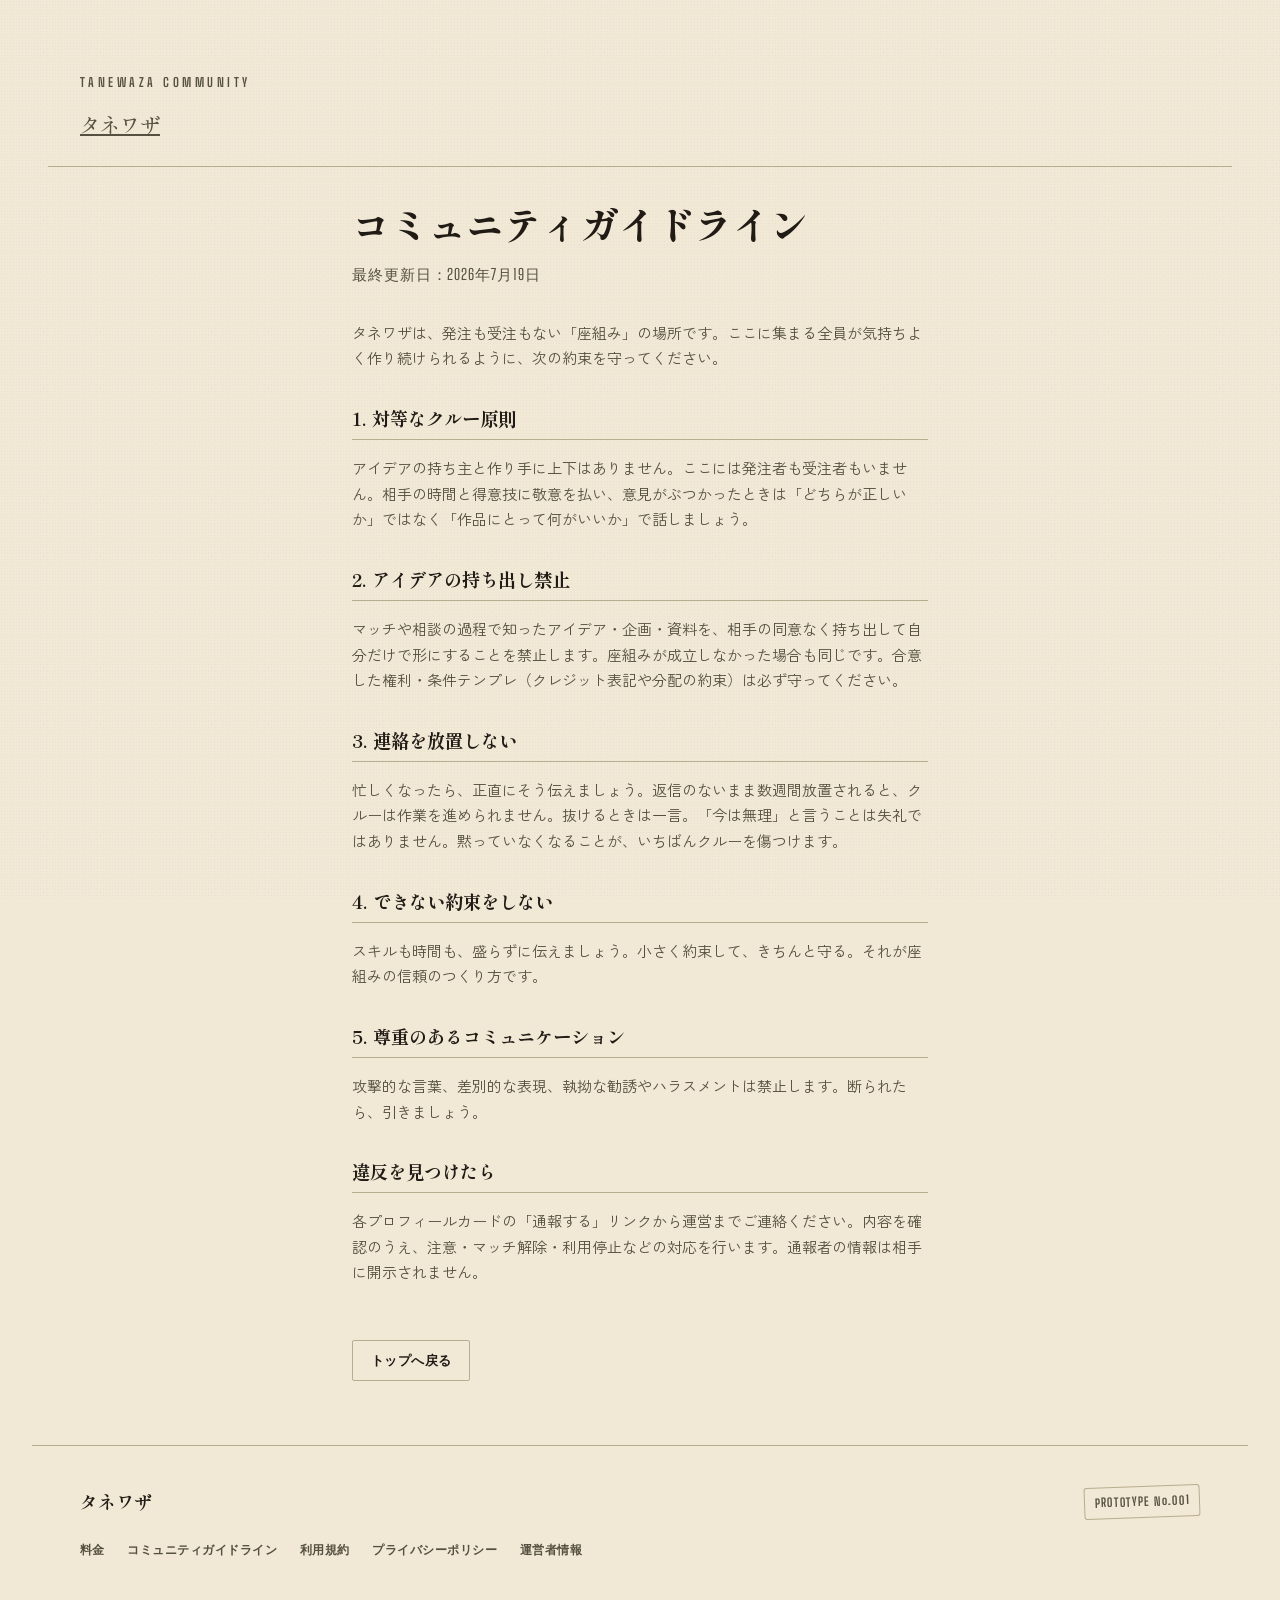
==== guidelines.html @ 5e71aeb7 "タネワザ プロトタイプ初回コミット アイデア×多職種の座組みプラットフォーム。 トップ・プロフィールカード・いいね→合意→マッチ・チャット・ ショーケース・拡散パートナー事前登録・法的ページ・OGP一" ====
<!DOCTYPE html>
<html lang="ja">
<head>
<meta charset="UTF-8">
<meta name="viewport" content="width=device-width, initial-scale=1.0">
<title>コミュニティガイドライン ― タネワザ</title>
<link rel="icon" type="image/png" sizes="32x32" href="/public/favicon-32.png">
<link rel="icon" type="image/png" sizes="512x512" href="/public/favicon.png">
<link rel="apple-touch-icon" href="/public/apple-touch-icon.png">
<link rel="preconnect" href="https://fonts.googleapis.com">
<link rel="preconnect" href="https://fonts.gstatic.com" crossorigin>
<link href="https://fonts.googleapis.com/css2?family=Shippori+Mincho:wght@400;500;600;700;800&family=Zen+Kaku+Gothic+New:wght@400;500;700;900&family=Big+Shoulders+Text:wght@400;600;700&display=swap" rel="stylesheet">
<link rel="stylesheet" href="style.css">
</head>
<body>

<div class="paper-texture" aria-hidden="true"></div>

<header class="masthead">
  <div class="masthead__inner">
    <p class="masthead__kicker">TANEWAZA COMMUNITY</p>
    <p class="masthead__sub"><a href="index.html" style="color:inherit">タネワザ</a></p>
  </div>
</header>

<hr class="rule">

<main class="doc">
  <h1>コミュニティガイドライン</h1>
  <p class="doc__updated">最終更新日：2026年7月19日</p>

  <p>タネワザは、発注も受注もない「座組み」の場所です。ここに集まる全員が気持ちよく作り続けられるように、次の約束を守ってください。</p>

  <h2>1. 対等なクルー原則</h2>
  <p>アイデアの持ち主と作り手に上下はありません。ここには発注者も受注者もいません。相手の時間と得意技に敬意を払い、意見がぶつかったときは「どちらが正しいか」ではなく「作品にとって何がいいか」で話しましょう。</p>

  <h2>2. アイデアの持ち出し禁止</h2>
  <p>マッチや相談の過程で知ったアイデア・企画・資料を、相手の同意なく持ち出して自分だけで形にすることを禁止します。座組みが成立しなかった場合も同じです。合意した権利・条件テンプレ（クレジット表記や分配の約束）は必ず守ってください。</p>

  <h2>3. 連絡を放置しない</h2>
  <p>忙しくなったら、正直にそう伝えましょう。返信のないまま数週間放置されると、クルーは作業を進められません。抜けるときは一言。「今は無理」と言うことは失礼ではありません。黙っていなくなることが、いちばんクルーを傷つけます。</p>

  <h2>4. できない約束をしない</h2>
  <p>スキルも時間も、盛らずに伝えましょう。小さく約束して、きちんと守る。それが座組みの信頼のつくり方です。</p>

  <h2>5. 尊重のあるコミュニケーション</h2>
  <p>攻撃的な言葉、差別的な表現、執拗な勧誘やハラスメントは禁止します。断られたら、引きましょう。</p>

  <h2>違反を見つけたら</h2>
  <p>各プロフィールカードの「通報する」リンクから運営までご連絡ください。内容を確認のうえ、注意・マッチ解除・利用停止などの対応を行います。通報者の情報は相手に開示されません。</p>

  <a class="doc__back" href="index.html">トップへ戻る</a>
</main>

<footer class="site-footer">
  <p class="site-footer__brand">タネワザ</p>
  <p class="site-footer__stamp">PROTOTYPE No.001</p>
  <ul class="site-footer__links">
    <li><a href="pricing.html">料金</a></li>
    <li><a href="guidelines.html">コミュニティガイドライン</a></li>
    <li><a href="terms.html">利用規約</a></li>
    <li><a href="privacy.html">プライバシーポリシー</a></li>
    <li><a href="operator.html">運営者情報</a></li>
  </ul>
</footer>

</body>
</html>
---- style.css ----
/* ==================================================================
   タネワザ ― tokens
================================================================== */
:root{
  --paper:      #F1E8D6;
  --paper-card: #FBF6EA;
  --ink:        #201B15;
  --ink-soft:   #55503F;
  --line:       #B9AD8F;

  --idea:       #C86A0B;
  --idea-deep:  #8F4A06;
  --idea-tint:  #F6DDBB;

  --eng:        #1D4E4B;
  --eng-deep:   #123330;
  --eng-tint:   #CFE0DA;

  --match:      #C81E4C;
  --seal:       #C2401F;

  --font-display: "Shippori Mincho", serif;
  --font-body:    "Zen Kaku Gothic New", sans-serif;
  --font-utility: "Big Shoulders Text", sans-serif;
}

@media (prefers-color-scheme: dark){
  :root{
    --paper:      #1B1712;
    --paper-card: #24201A;
    --ink:        #EFE7D8;
    --ink-soft:   #B8AE99;
    --line:       #5B5340;

    --idea:       #F0973B;
    --idea-deep:  #F7C68C;
    --idea-tint:  #3A2A16;

    --eng:        #6FB6AC;
    --eng-deep:   #A9D8CF;
    --eng-tint:   #16302C;

    --match:      #FF6E90;
    --seal:       #E8603C;
  }
}

*, *::before, *::after{ box-sizing: border-box; }
html{ -webkit-text-size-adjust: 100%; }

/* hidden属性は、クラス側の display 指定より常に優先させる */
[hidden]{ display: none !important; }

body{
  margin: 0;
  background: var(--paper);
  color: var(--ink);
  font-family: var(--font-body);
  line-height: 1.7;
  position: relative;
  overflow-x: hidden;
}

::selection{ background: var(--idea); color: var(--paper-card); }

:focus-visible{
  outline: 2px solid var(--match);
  outline-offset: 3px;
}

/* subtle kraft-paper fibre texture, no images */
.paper-texture{
  position: fixed;
  inset: 0;
  z-index: 0;
  pointer-events: none;
  opacity: .5;
  background-image:
    radial-gradient(rgba(0,0,0,.05) .6px, transparent .6px),
    radial-gradient(rgba(0,0,0,.035) .6px, transparent .6px);
  background-size: 3px 3px, 7px 7px;
  background-position: 0 0, 2px 3px;
  mix-blend-mode: multiply;
}
@media (prefers-color-scheme: dark){
  .paper-texture{ mix-blend-mode: overlay; opacity: .35; }
}

.rule{
  border: none;
  border-top: 1px solid var(--line);
  margin: 0 clamp(1rem, 4vw, 3rem);
  position: relative;
  z-index: 1;
}
.rule--dotted{
  border-top-style: dashed;
  opacity: .8;
  margin-top: 2.5rem;
  margin-bottom: 2.5rem;
}

/* ==================================================================
   masthead
================================================================== */
.masthead{
  position: relative;
  z-index: 1;
  max-width: 76rem;
  margin: 0 auto;
  padding: clamp(2.5rem, 6vw, 4.5rem) clamp(1rem, 4vw, 3rem) 1.5rem;
  display: flex;
  justify-content: space-between;
  align-items: flex-end;
  gap: 2rem;
  flex-wrap: wrap;
}

.masthead__kicker{
  font-family: var(--font-utility);
  font-weight: 700;
  letter-spacing: .28em;
  font-size: .78rem;
  text-transform: uppercase;
  color: var(--ink-soft);
  margin: 0 0 .6rem;
}

.masthead__title{
  font-family: var(--font-display);
  font-weight: 800;
  font-size: clamp(3.6rem, 12vw, 7.5rem);
  line-height: .92;
  margin: 0;
  letter-spacing: .02em;
}

.masthead__sub{
  font-family: var(--font-display);
  font-weight: 500;
  font-size: clamp(1rem, 2vw, 1.25rem);
  margin: .9rem 0 0;
  color: var(--ink-soft);
}

.indicia{
  margin: 0 0 .4rem;
  display: flex;
  gap: 1.4rem;
  font-family: var(--font-utility);
}
.indicia > div{ text-align: right; }
.indicia dt{
  font-size: .68rem;
  letter-spacing: .12em;
  color: var(--ink-soft);
  text-transform: uppercase;
}
.indicia dd{
  margin: 0;
  font-weight: 700;
  font-size: 1rem;
}

/* ==================================================================
   table of contents strip
================================================================== */
.toc{
  position: relative;
  z-index: 1;
  max-width: 76rem;
  margin: 0 auto;
  padding: 0 clamp(1rem, 4vw, 3rem);
  display: flex;
  flex-wrap: wrap;
  gap: .4rem 1.4rem;
}
.toc a{
  font-family: var(--font-utility);
  font-weight: 600;
  font-size: .8rem;
  letter-spacing: .03em;
  color: var(--ink-soft);
  text-decoration: none;
  border-bottom: 1px solid transparent;
}
.toc a:hover{ color: var(--ink); border-bottom-color: var(--ink); }

/* ==================================================================
   lead paragraph
================================================================== */
.lead{
  position: relative;
  z-index: 1;
  max-width: 42rem;
  margin: 2.4rem auto 0;
  padding: 0 clamp(1rem, 4vw, 3rem);
}
.lead__text{
  font-size: clamp(1.05rem, 1.6vw, 1.2rem);
  color: var(--ink-soft);
  margin: 0;
}
.lead__text::first-letter{
  font-family: var(--font-display);
  font-weight: 800;
  font-size: 3.4em;
  float: left;
  line-height: .82;
  padding: .04em .1em 0 0;
  color: var(--ink);
}

/* ==================================================================
   vs ― hiring vs crewing comparison
================================================================== */
.vs{
  position: relative;
  z-index: 1;
  max-width: 76rem;
  margin: 0 auto;
  padding: 0 clamp(1rem, 4vw, 3rem);
  text-align: center;
}

.vs__kicker{
  font-family: var(--font-utility);
  font-weight: 700;
  letter-spacing: .28em;
  font-size: .78rem;
  text-transform: uppercase;
  color: var(--ink-soft);
  margin: 0 0 .7rem;
}

.vs__catch{
  font-family: var(--font-display);
  font-weight: 800;
  font-size: clamp(1.5rem, 4.4vw, 2.5rem);
  line-height: 1.4;
  margin: 0;
}
.vs__catch em{
  font-style: normal;
  color: var(--idea);
}

.vs__table{
  max-width: 52rem;
  margin: 2.2rem auto 0;
  border: 1px solid var(--line);
  background: var(--paper-card);
  text-align: left;
}

.vs__head,
.vs__row{
  display: grid;
  grid-template-columns: 6rem 1fr 1fr;
}
.vs__row{ border-top: 1px dashed var(--line); }

.vs__head p,
.vs__row p{
  margin: 0;
  padding: .85rem 1.1rem;
}

.vs__colhead{
  font-family: var(--font-utility);
  font-weight: 700;
  font-size: .88rem;
  letter-spacing: .06em;
}
.vs__colhead--them{ color: var(--ink-soft); }
.vs__colhead--us{
  color: var(--idea-deep);
  background: var(--idea-tint);
}

.vs__label{
  font-family: var(--font-utility);
  font-weight: 700;
  font-size: .78rem;
  letter-spacing: .08em;
  color: var(--ink-soft);
  border-right: 1px dashed var(--line);
}

.vs__them{
  font-size: .92rem;
  color: var(--ink-soft);
}
.vs__us{
  font-size: .92rem;
  font-weight: 700;
  color: var(--idea-deep);
  background: var(--idea-tint);
}

.vs__closing{
  font-family: var(--font-display);
  font-weight: 500;
  font-size: clamp(.98rem, 2vw, 1.15rem);
  color: var(--ink-soft);
  line-height: 1.9;
  margin: 1.8rem 0 0;
}
.vs__closing strong{
  font-weight: 800;
  color: var(--ink);
}

@media (max-width: 640px){
  .vs__head,
  .vs__row{ grid-template-columns: 1fr 1fr; }
  .vs__head .vs__label{ display: none; }
  .vs__row .vs__label{
    grid-column: 1 / -1;
    border-right: none;
    padding-bottom: 0;
  }
}

/* ==================================================================
   board / columns
================================================================== */
.board{
  position: relative;
  z-index: 1;
  max-width: 76rem;
  margin: 0 auto;
  padding: 0 clamp(1rem, 4vw, 3rem) 3rem;
  display: grid;
  grid-template-columns: 1fr auto 1fr;
  gap: clamp(1.5rem, 4vw, 2.5rem);
  align-items: start;
}

.board__divider{
  width: 1px;
  align-self: stretch;
  background: repeating-linear-gradient(
    to bottom, var(--line) 0 6px, transparent 6px 12px
  );
}

.column__head{
  margin-bottom: 1.6rem;
  padding-bottom: .9rem;
  border-bottom: 3px solid currentColor;
}
.column--idea .column__head{ color: var(--idea); }
.column--engineer .column__head{ color: var(--eng); }

.column__title{
  font-family: var(--font-utility);
  font-weight: 700;
  font-size: clamp(1.4rem, 2.6vw, 1.9rem);
  letter-spacing: .04em;
  margin: 0;
}
.column__sub{
  font-family: var(--font-body);
  color: var(--ink-soft);
  font-size: .92rem;
  margin: .25rem 0 0;
}

/* 職種フィルター */
.role-filter{
  display: flex;
  flex-wrap: wrap;
  gap: .5rem;
  margin: 1rem 0 1.4rem;
}
.role-filter__btn{
  font-family: var(--font-utility);
  font-weight: 600;
  font-size: .8rem;
  letter-spacing: .02em;
  background: transparent;
  border: 1px solid var(--line);
  color: var(--ink-soft);
  padding: .35rem .8rem;
  border-radius: 100px;
  cursor: pointer;
  transition: background .15s ease, color .15s ease, border-color .15s ease;
}
.role-filter__btn:hover{ border-color: var(--eng); color: var(--eng-deep); }
.role-filter__btn.is-active{
  background: var(--eng);
  border-color: var(--eng);
  color: var(--paper-card);
}

@media (max-width: 767px){
  .role-filter{
    flex-wrap: nowrap;
    overflow-x: auto;
    -webkit-overflow-scrolling: touch;
    scrollbar-width: none;
    margin-inline: calc(-1 * clamp(1rem, 4vw, 3rem));
    padding-inline: clamp(1rem, 4vw, 3rem);
    padding-bottom: .3rem;
  }
  .role-filter::-webkit-scrollbar{ display: none; }
  .role-filter__btn{ flex: none; white-space: nowrap; }
}

.cards{
  display: grid;
  grid-template-columns: 1fr;
  gap: 1.7rem;
}
@media (min-width: 640px){
  .cards{ grid-template-columns: repeat(2, 1fr); }
}
@media (max-width: 767px){
  .board{ grid-template-columns: 1fr; }
  .board__divider{ display: none; }
  .column + .column{ margin-top: 1rem; }
}

/* ==================================================================
   profile card
================================================================== */
.card{
  --tilt: 0deg;
  background: var(--paper-card);
  border: 1px solid var(--line);
  border-radius: 2px;
  padding: 1.3rem 1.3rem 1.1rem;
  position: relative;
  box-shadow: 0 1px 0 rgba(0,0,0,.03), 0 10px 18px -14px rgba(0,0,0,.35);
  transform: rotate(var(--tilt));
  transition: transform .25s ease, box-shadow .25s ease;
}
.card{ cursor: pointer; }
.card:hover{
  transform: rotate(0deg) translateY(-3px);
  box-shadow: 0 16px 26px -16px rgba(0,0,0,.4);
}
@media (prefers-reduced-motion: reduce){
  .card{ transition: none; }
  .card:hover{ transform: none; }
}

.card__pin{
  position: absolute;
  top: -8px;
  left: 50%;
  translate: -50% 0;
  width: 14px;
  height: 14px;
  border-radius: 50%;
  background: radial-gradient(circle at 30% 30%, #fff5, transparent 60%), var(--pin-color, var(--match));
  box-shadow: 0 2px 3px rgba(0,0,0,.35);
}
.column--idea .card__pin{ --pin-color: var(--idea); }
.column--engineer .card__pin{ --pin-color: var(--eng); }

.card__code{
  font-family: var(--font-utility);
  font-weight: 600;
  font-size: .72rem;
  letter-spacing: .08em;
  color: var(--ink-soft);
  display: block;
  margin-bottom: .6rem;
}

.card__top{
  display: flex;
  align-items: center;
  gap: .8rem;
  margin-bottom: .7rem;
}

.card__icon{
  flex: none;
  width: 2.6rem;
  height: 2.6rem;
  border-radius: 50%;
  display: grid;
  place-items: center;
  border: 2px solid currentColor;
}
.column--idea .card__icon{ color: var(--idea); background: var(--idea-tint); }
.column--engineer .card__icon{ color: var(--eng); background: var(--eng-tint); }
.card__icon svg{ width: 1.35rem; height: 1.35rem; stroke: currentColor; fill: none; }

.card__name{
  font-family: var(--font-display);
  font-weight: 700;
  font-size: 1.15rem;
  margin: 0;
}

.card__catch{
  font-size: .96rem;
  color: var(--ink);
  margin: 0 0 .85rem;
}
.card__catch::before{ content: "「"; }
.card__catch::after{ content: "」"; }

.card__tags{
  list-style: none;
  display: flex;
  flex-wrap: wrap;
  gap: .4rem;
  margin: 0 0 1.1rem;
  padding: 0;
}
.card__tags li{
  font-family: var(--font-utility);
  font-size: .74rem;
  font-weight: 600;
  letter-spacing: .02em;
  padding: .18rem .6rem;
  border: 1px solid var(--line);
  border-radius: 100px;
  color: var(--ink-soft);
}

/* 職種バッジ ― creator's primary role, a solid pill (distinct from outlined skill tags) */
.card__role-badge{
  font-family: var(--font-utility);
  font-weight: 700;
  font-size: .72rem;
  letter-spacing: .04em;
  display: inline-block;
  padding: .15rem .55rem;
  border-radius: 100px;
  background: var(--eng);
  color: var(--paper-card);
  margin-top: .2rem;
}

/* 連携済みバッジ ― creator has registered 実績リンク */
.card__verified{
  font-family: var(--font-utility);
  font-weight: 700;
  font-size: .68rem;
  letter-spacing: .04em;
  display: inline-block;
  padding: .15rem .5rem;
  border-radius: 100px;
  border: 1px solid var(--eng);
  color: var(--eng-deep);
  margin-top: .2rem;
  margin-left: .35rem;
  vertical-align: middle;
}

/* 作り手の実在に関する補足 */
.column__note{
  font-size: .78rem;
  color: var(--ink-soft);
  margin: 0 0 1.2rem;
}

/* 募集ロール ― project recruitment chips (open vs full) */
.card__roles{
  list-style: none;
  display: flex;
  flex-wrap: wrap;
  gap: .4rem;
  margin: 0 0 1.1rem;
  padding: 0;
}
.role-chip{
  font-family: var(--font-utility);
  font-size: .74rem;
  font-weight: 700;
  letter-spacing: .02em;
  padding: .2rem .65rem;
  border-radius: 100px;
  border: 1px solid var(--idea);
  color: var(--idea-deep);
}
.role-chip--full{
  border-color: var(--line);
  color: var(--ink-soft);
  text-decoration: line-through;
  opacity: .7;
}

.card__footer{
  display: flex;
  justify-content: space-between;
  align-items: center;
  gap: .6rem;
}

.card__report{
  font-family: var(--font-utility);
  font-weight: 600;
  font-size: .72rem;
  letter-spacing: .04em;
  color: var(--ink-soft);
  text-decoration: none;
  border-bottom: 1px solid transparent;
}
.card__report:hover{ color: var(--match); border-bottom-color: var(--match); }

/* like button styled as a rubber stamp */
.stamp-btn{
  font-family: var(--font-utility);
  font-weight: 700;
  font-size: .84rem;
  letter-spacing: .06em;
  background: transparent;
  cursor: pointer;
  padding: .5rem 1.1rem;
  border: 2px solid currentColor;
  border-radius: 255px 15px 225px 15px / 15px 225px 15px 255px;
  display: inline-flex;
  align-items: center;
  gap: .4rem;
  transition: transform .15s ease, background .15s ease, color .15s ease;
}
.column--idea .stamp-btn{ color: var(--idea-deep); }
.column--engineer .stamp-btn{ color: var(--eng-deep); }

.stamp-btn:hover{ background: currentColor; }
.stamp-btn:hover .stamp-btn__label{ color: var(--paper-card); }
.stamp-btn__label{ transition: color .15s ease; }

.stamp-btn:active{ transform: scale(.94) rotate(-2deg); }

.stamp-btn.is-liked{
  color: var(--ink-soft);
  border-color: var(--line);
  cursor: default;
  transform: rotate(-3deg);
}
.stamp-btn.is-liked:hover{ background: transparent; }
.stamp-btn.is-liked .stamp-btn__label{ color: var(--ink-soft); }

@keyframes stampDown{
  0%{ transform: scale(1.7) rotate(-8deg); opacity: 0; }
  60%{ transform: scale(.94) rotate(-3deg); opacity: 1; }
  100%{ transform: scale(1) rotate(-3deg); opacity: 1; }
}
.stamp-btn.is-liked{ animation: stampDown .32s ease-out; }
@media (prefers-reduced-motion: reduce){
  .stamp-btn.is-liked{ animation: none; }
}

/* ==================================================================
   footer
================================================================== */
.site-footer{
  position: relative;
  z-index: 1;
  max-width: 76rem;
  margin: 0 auto;
  padding: 2.5rem clamp(1rem, 4vw, 3rem) 4rem;
  border-top: 1px solid var(--line);
  display: flex;
  flex-wrap: wrap;
  align-items: center;
  justify-content: space-between;
  gap: 1rem;
}
.site-footer__brand{
  font-family: var(--font-display);
  font-weight: 700;
  font-size: 1.1rem;
  margin: 0;
}
.site-footer__note{
  font-size: .82rem;
  color: var(--ink-soft);
  margin: 0;
  max-width: 32rem;
}
.site-footer__stamp{
  font-family: var(--font-utility);
  font-weight: 700;
  font-size: .74rem;
  letter-spacing: .08em;
  color: var(--ink-soft);
  border: 1px solid var(--line);
  padding: .3rem .6rem;
  border-radius: 3px;
  transform: rotate(-2deg);
  margin: 0;
}

/* ==================================================================
   match bulletin overlay ― signature moment
================================================================== */
.match-overlay{
  position: fixed;
  inset: 0;
  z-index: 10;
  display: grid;
  place-items: center;
  padding: 1.5rem;
}
.match-overlay[hidden]{ display: none; }

.match-overlay__scrim{
  position: absolute;
  inset: 0;
  background: rgba(20, 16, 10, .55);
  backdrop-filter: blur(1px);
  animation: scrimIn .25s ease-out;
}
@keyframes scrimIn{ from{ opacity: 0; } to{ opacity: 1; } }

.match-bulletin{
  position: relative;
  width: min(26rem, 100%);
  background: var(--paper-card);
  color: var(--ink);
  padding: 2.4rem 2rem 2rem;
  text-align: center;
  clip-path: polygon(
    0% 2%, 4% 0%, 12% 1.5%, 20% 0%, 30% 1%, 40% 0%, 52% 1.4%, 62% 0%, 74% 1%, 86% 0%, 94% 1.6%, 100% 0%,
    100% 98%, 94% 100%, 84% 98.5%, 74% 100%, 63% 98.6%, 52% 100%, 41% 98.8%, 30% 100%, 18% 98.5%, 8% 100%, 0% 98%
  );
  box-shadow: 0 30px 60px -20px rgba(0,0,0,.5);
  animation: bulletinDrop .45s cubic-bezier(.2,.9,.3,1.2);
}
@keyframes bulletinDrop{
  from{ transform: translateY(-40px) rotate(-1.5deg); opacity: 0; }
  to{ transform: translateY(0) rotate(0deg); opacity: 1; }
}
@media (prefers-reduced-motion: reduce){
  .match-overlay__scrim, .match-bulletin{ animation: none; }
}

.match-bulletin__kicker{
  font-family: var(--font-utility);
  font-weight: 700;
  letter-spacing: .3em;
  font-size: .78rem;
  color: var(--match);
  margin: 0 0 .3rem;
}

.match-bulletin__stamp{
  font-family: var(--font-display);
  font-weight: 800;
  font-size: clamp(2.6rem, 8vw, 3.4rem);
  color: var(--match);
  border: 4px solid var(--match);
  display: inline-block;
  padding: .05em .3em;
  transform: rotate(-4deg);
  margin: .2rem 0 1.4rem;
  border-radius: 255px 15px 225px 15px / 15px 225px 15px 255px;
}

.match-bulletin__portraits{
  display: flex;
  align-items: center;
  justify-content: center;
  gap: .4rem;
  margin-bottom: 1.4rem;
}

.match-portrait{
  display: flex;
  flex-direction: column;
  align-items: center;
  gap: .5rem;
}
.match-portrait__icon{
  width: 4rem;
  height: 4rem;
  border-radius: 50%;
  display: grid;
  place-items: center;
  border: 3px solid var(--ink);
  background: var(--paper);
}
.match-portrait__icon svg{ width: 2rem; height: 2rem; stroke: currentColor; fill: none; }
.match-portrait--you .match-portrait__icon{ color: var(--ink-soft); }
.match-portrait--them .match-portrait__icon{ color: var(--match); border-color: var(--match); }

.match-portrait__name{
  font-family: var(--font-utility);
  font-weight: 700;
  font-size: .82rem;
}

.match-string{
  width: 3.4rem;
  height: 2rem;
  overflow: visible;
}
.match-string path{
  fill: none;
  stroke: var(--match);
  stroke-width: 2.5;
  stroke-linecap: round;
}
.match-string circle{ fill: var(--ink); }

.match-bulletin__body{
  font-size: 1rem;
  margin: 0 0 1.6rem;
}
#match-partner-name{ font-weight: 700; }

.match-bulletin__actions{
  display: flex;
  justify-content: center;
  gap: .7rem;
  flex-wrap: wrap;
}

.match-bulletin__close,
.match-bulletin__message{
  font-family: var(--font-utility);
  font-weight: 700;
  letter-spacing: .06em;
  font-size: .88rem;
  border: none;
  padding: .7rem 1.6rem;
  border-radius: 2px;
  cursor: pointer;
}
.match-bulletin__close{
  background: transparent;
  color: var(--ink);
  border: 1px solid var(--line);
}
.match-bulletin__close:hover{ background: var(--ink); color: var(--paper-card); }

.match-bulletin__message{
  background: var(--match);
  color: var(--paper-card);
}
.match-bulletin__message:hover{ background: var(--ink); }

/* ==================================================================
   generic overlay (profile detail / chat)
================================================================== */
.overlay{
  position: fixed;
  inset: 0;
  z-index: 10;
  display: grid;
  place-items: center;
  padding: 1.5rem;
}
.overlay[hidden]{ display: none; }

.overlay__scrim{
  position: absolute;
  inset: 0;
  background: rgba(20, 16, 10, .55);
  backdrop-filter: blur(1px);
  animation: scrimIn .25s ease-out;
}
@media (prefers-reduced-motion: reduce){
  .overlay__scrim{ animation: none; }
}

/* ---- profile detail panel ---- */
.detail-panel{
  position: relative;
  width: min(28rem, 100%);
  max-height: 88vh;
  overflow-y: auto;
  background: var(--paper-card);
  color: var(--ink);
  border: 1px solid var(--line);
  padding: 2.2rem 1.8rem 1.8rem;
  animation: panelIn .25s ease-out;
}
@keyframes panelIn{
  from{ transform: translateY(16px); opacity: 0; }
  to{ transform: translateY(0); opacity: 1; }
}
@media (prefers-reduced-motion: reduce){
  .detail-panel{ animation: none; }
}

.detail-panel__close{
  position: absolute;
  top: 1rem;
  right: 1rem;
  width: 2rem;
  height: 2rem;
  border-radius: 50%;
  border: 1px solid var(--line);
  background: transparent;
  color: var(--ink);
  font-size: 1.2rem;
  line-height: 1;
  cursor: pointer;
}
.detail-panel__close:hover{ background: var(--ink); color: var(--paper-card); }

.detail-panel__code{
  font-family: var(--font-utility);
  font-weight: 600;
  font-size: .74rem;
  letter-spacing: .08em;
  color: var(--ink-soft);
  display: block;
  margin-bottom: .8rem;
}

.detail-panel__top{
  display: flex;
  align-items: center;
  gap: 1rem;
  margin-bottom: 1rem;
}
.detail-panel__icon{
  flex: none;
  width: 3.4rem;
  height: 3.4rem;
  border-radius: 50%;
  display: grid;
  place-items: center;
  border: 2px solid currentColor;
  color: var(--idea);
  background: var(--idea-tint);
}
.detail-panel__icon svg{ width: 1.7rem; height: 1.7rem; stroke: currentColor; fill: none; }
.detail-panel[data-side="engineer"] .detail-panel__icon{ color: var(--eng); background: var(--eng-tint); }

.detail-panel__name{
  font-family: var(--font-display);
  font-weight: 700;
  font-size: 1.4rem;
  margin: 0;
}

.detail-panel__catch{
  font-size: 1.02rem;
  margin: 0 0 1rem;
}
.detail-panel__catch::before{ content: "「"; }
.detail-panel__catch::after{ content: "」"; }

.detail-panel__bio{
  font-size: .92rem;
  color: var(--ink-soft);
  margin: 0 0 1.2rem;
}

.detail-panel__section-label{
  font-family: var(--font-utility);
  font-weight: 700;
  font-size: .72rem;
  letter-spacing: .08em;
  color: var(--ink-soft);
  margin: 0 0 .5rem;
}

.detail-panel__tags{
  list-style: none;
  display: flex;
  flex-wrap: wrap;
  gap: .4rem;
  margin: 0 0 1.4rem;
  padding: 0;
}
.detail-panel__tags li{
  font-family: var(--font-utility);
  font-size: .74rem;
  font-weight: 600;
  padding: .18rem .6rem;
  border: 1px solid var(--line);
  border-radius: 100px;
  color: var(--ink-soft);
}
.detail-panel__tags .role-chip{
  border-color: var(--idea);
  color: var(--idea-deep);
  background: transparent;
}
.detail-panel__tags .role-chip--full{
  border-color: var(--line);
  color: var(--ink-soft);
  text-decoration: line-through;
  opacity: .7;
}

.detail-panel__report{
  display: block;
  text-align: center;
  margin-top: .9rem;
  font-family: var(--font-utility);
  font-weight: 600;
  font-size: .74rem;
  letter-spacing: .04em;
  color: var(--ink-soft);
  text-decoration: none;
}
.detail-panel__report:hover{ color: var(--match); text-decoration: underline; }

/* 実績リンク chips */
.detail-panel__links{
  list-style: none;
  display: flex;
  flex-wrap: wrap;
  gap: .45rem;
  margin: 0 0 1rem;
  padding: 0;
}
.detail-panel__links a{
  display: inline-flex;
  align-items: center;
  gap: .3rem;
  font-family: var(--font-utility);
  font-weight: 600;
  font-size: .78rem;
  letter-spacing: .03em;
  padding: .3rem .75rem;
  border: 1px solid var(--eng);
  border-radius: 100px;
  color: var(--eng-deep);
  text-decoration: none;
  transition: background .15s ease, color .15s ease;
}
.detail-panel__links a::after{ content: "↗"; font-size: .72em; }
.detail-panel__links a:hover{ background: var(--eng); color: var(--paper-card); }
.detail-panel__links-empty{
  font-size: .8rem;
  color: var(--ink-soft);
}

.detail-panel__note{
  font-size: .78rem;
  color: var(--ink-soft);
  line-height: 1.6;
  border-left: 2px solid var(--line);
  padding-left: .7rem;
  margin: 0 0 1.2rem;
}

.detail-panel__like{ width: 100%; justify-content: center; color: var(--idea-deep); }
.detail-panel[data-side="engineer"] .detail-panel__like{ color: var(--eng-deep); }

/* ==================================================================
   matches section
================================================================== */
.matches{
  position: relative;
  z-index: 1;
  max-width: 76rem;
  margin: 0 auto;
  padding: 0 clamp(1rem, 4vw, 3rem) 1rem;
}
.matches__head{ color: var(--match); }

.matches__empty{
  color: var(--ink-soft);
  font-size: .94rem;
}

.matches__list{
  list-style: none;
  margin: 0;
  padding: 0;
  display: grid;
  grid-template-columns: repeat(auto-fill, minmax(15rem, 1fr));
  gap: 1rem;
}

.match-row{
  display: flex;
  align-items: center;
  gap: .8rem;
  border: 1px solid var(--line);
  background: var(--paper-card);
  padding: .8rem 1rem;
}
.match-row__icon{
  flex: none;
  width: 2.4rem;
  height: 2.4rem;
  border-radius: 50%;
  display: grid;
  place-items: center;
  border: 2px solid var(--match);
  color: var(--match);
}
.match-row__icon svg{ width: 1.2rem; height: 1.2rem; stroke: currentColor; fill: none; }

.match-row__body{ flex: 1; min-width: 0; }
.match-row__name{
  font-family: var(--font-display);
  font-weight: 700;
  font-size: .96rem;
  margin: 0;
}
.match-row__preview{
  font-size: .78rem;
  color: var(--ink-soft);
  margin: .15rem 0 0;
  white-space: nowrap;
  overflow: hidden;
  text-overflow: ellipsis;
}

.match-row__button{
  flex: none;
  font-family: var(--font-utility);
  font-weight: 700;
  font-size: .74rem;
  letter-spacing: .04em;
  background: transparent;
  border: 1px solid var(--match);
  color: var(--match);
  padding: .4rem .7rem;
  border-radius: 2px;
  cursor: pointer;
}
.match-row__button:hover{ background: var(--match); color: var(--paper-card); }

/* ==================================================================
   chat panel
================================================================== */
.chat-panel{
  position: relative;
  width: min(26rem, 100%);
  height: min(34rem, 84vh);
  background: var(--paper-card);
  color: var(--ink);
  border: 1px solid var(--line);
  display: flex;
  flex-direction: column;
  animation: panelIn .25s ease-out;
}
@media (prefers-reduced-motion: reduce){ .chat-panel{ animation: none; } }

.chat-panel__header{
  flex: none;
  display: flex;
  align-items: center;
  gap: .7rem;
  padding: 1rem 1.1rem;
  border-bottom: 1px solid var(--line);
}
.chat-panel__icon{
  flex: none;
  width: 2.4rem;
  height: 2.4rem;
  border-radius: 50%;
  display: grid;
  place-items: center;
  border: 2px solid var(--match);
  color: var(--match);
}
.chat-panel__icon svg{ width: 1.2rem; height: 1.2rem; stroke: currentColor; fill: none; }
.chat-panel__heading{ flex: 1; min-width: 0; }
.chat-panel__name{
  font-family: var(--font-display);
  font-weight: 700;
  font-size: 1rem;
  margin: 0;
}
.chat-panel__code{
  font-family: var(--font-utility);
  font-size: .7rem;
  color: var(--ink-soft);
  margin: 0;
}
.chat-panel__close{
  flex: none;
  width: 1.9rem;
  height: 1.9rem;
  border-radius: 50%;
  border: 1px solid var(--line);
  background: transparent;
  color: var(--ink);
  font-size: 1.1rem;
  line-height: 1;
  cursor: pointer;
}
.chat-panel__close:hover{ background: var(--ink); color: var(--paper-card); }

.chat-panel__log{
  flex: 1;
  overflow-y: auto;
  padding: 1rem 1.1rem;
  display: flex;
  flex-direction: column;
  gap: .6rem;
}

.bubble{
  max-width: 78%;
  padding: .55rem .8rem;
  font-size: .88rem;
  line-height: 1.5;
  border-radius: 3px;
}
.bubble--system{
  align-self: center;
  max-width: 90%;
  color: var(--ink-soft);
  font-size: .78rem;
  text-align: center;
  border: none;
}
.bubble--them{
  align-self: flex-start;
  background: var(--paper);
  border: 1px solid var(--line);
  border-bottom-left-radius: 0;
}
.bubble--you{
  align-self: flex-end;
  background: var(--ink);
  color: var(--paper-card);
  border-bottom-right-radius: 0;
}

.bubble--typing{
  display: flex;
  gap: .25rem;
  align-items: center;
  padding: .7rem .9rem;
}
.bubble--typing span{
  width: .4rem;
  height: .4rem;
  border-radius: 50%;
  background: var(--ink-soft);
  animation: typingPulse 1s ease-in-out infinite;
}
.bubble--typing span:nth-child(2){ animation-delay: .15s; }
.bubble--typing span:nth-child(3){ animation-delay: .3s; }
@keyframes typingPulse{
  0%, 60%, 100%{ opacity: .3; transform: translateY(0); }
  30%{ opacity: 1; transform: translateY(-2px); }
}
@media (prefers-reduced-motion: reduce){
  .bubble--typing span{ animation: none; opacity: .7; }
}

.chat-panel__form{
  flex: none;
  display: flex;
  gap: .5rem;
  padding: .8rem;
  border-top: 1px solid var(--line);
}
.chat-panel__input{
  flex: 1;
  min-width: 0;
  font-family: var(--font-body);
  font-size: .9rem;
  padding: .55rem .7rem;
  border: 1px solid var(--line);
  border-radius: 2px;
  background: var(--paper);
  color: var(--ink);
}
.chat-panel__send{
  flex: none;
  font-family: var(--font-utility);
  font-weight: 700;
  font-size: .84rem;
  background: var(--ink);
  color: var(--paper-card);
  border: none;
  padding: 0 1.1rem;
  border-radius: 2px;
  cursor: pointer;
}
.chat-panel__send:hover{ background: var(--match); }
.chat-panel__send:disabled{ opacity: .4; cursor: default; }

/* ==================================================================
   showcase
================================================================== */
.showcase{
  position: relative;
  z-index: 1;
  max-width: 76rem;
  margin: 0 auto;
  padding: 0 clamp(1rem, 4vw, 3rem) 1rem;
}
.showcase__head{ color: var(--eng); }

.showcase__list{
  list-style: none;
  margin: 0 0 1.8rem;
  padding: 0;
  display: grid;
  grid-template-columns: repeat(auto-fill, minmax(16rem, 1fr));
  gap: 1.2rem;
}

.showcase-card{
  position: relative;
  border: 1px solid var(--line);
  background: var(--paper-card);
  padding: 1.1rem 1.1rem 1rem;
}

.showcase-card__badge{
  display: inline-block;
  font-family: var(--font-utility);
  font-weight: 700;
  font-size: .68rem;
  letter-spacing: .04em;
  color: var(--match);
  border: 1px solid var(--match);
  border-radius: 100px;
  padding: .15rem .6rem;
  margin-bottom: .7rem;
}

.showcase-card__title{
  font-family: var(--font-display);
  font-weight: 700;
  font-size: 1.02rem;
  margin: 0 0 .6rem;
}

.showcase-card__crew{
  display: flex;
  flex-wrap: wrap;
  gap: .5rem;
  list-style: none;
  margin: 0;
  padding: 0;
  font-size: .78rem;
  color: var(--ink-soft);
}
.showcase-card__crew li{
  border: 1px solid var(--line);
  border-radius: 100px;
  padding: .15rem .6rem;
}
.showcase-card__crew b{ color: var(--ink); font-weight: 700; }

.showcase__cta{
  border-top: 1px dashed var(--line);
  padding-top: 1.4rem;
  text-align: center;
}
.showcase__cta-text{
  margin: 0 0 .8rem;
  color: var(--ink-soft);
}
.showcase__cta-button{
  font-family: var(--font-utility);
  font-weight: 700;
  font-size: .88rem;
  letter-spacing: .04em;
  background: var(--eng);
  color: var(--paper-card);
  border: none;
  padding: .65rem 1.5rem;
  border-radius: 2px;
  cursor: pointer;
}
.showcase__cta-button:hover{ background: var(--match); }
.showcase__cta-note{
  margin: .8rem 0 0;
  font-size: .82rem;
  color: var(--ink-soft);
}

/* ==================================================================
   partners (coming soon)
================================================================== */
.partners{
  position: relative;
  z-index: 1;
  max-width: 76rem;
  margin: 0 auto;
  padding: 0 clamp(1rem, 4vw, 3rem) 1rem;
}

.partners__head{ border-bottom-color: var(--line); color: var(--ink); }

.partners__ribbon{
  display: inline-block;
  font-family: var(--font-utility);
  font-weight: 700;
  font-size: .7rem;
  letter-spacing: .18em;
  color: var(--match);
  border: 1px solid var(--match);
  padding: .15rem .6rem;
  border-radius: 2px;
  transform: rotate(-2deg);
  margin: 0 0 .6rem;
}

.partners__body{
  max-width: 40rem;
  color: var(--ink-soft);
  font-size: .94rem;
  margin: 0 0 1.6rem;
}

.partners__form{
  display: grid;
  grid-template-columns: repeat(auto-fit, minmax(14rem, 1fr));
  gap: 1rem 1.2rem;
  max-width: 46rem;
}
.partners__field{
  display: flex;
  flex-direction: column;
  gap: .35rem;
  font-size: .84rem;
  color: var(--ink-soft);
}
.partners__field--wide{ grid-column: 1 / -1; }

.partners__field input,
.partners__field textarea{
  font-family: var(--font-body);
  font-size: .92rem;
  padding: .55rem .7rem;
  border: 1px solid var(--line);
  border-radius: 2px;
  background: var(--paper);
  color: var(--ink);
  resize: vertical;
}

.partners__submit{
  grid-column: 1 / -1;
  justify-self: start;
  font-family: var(--font-utility);
  font-weight: 700;
  font-size: .88rem;
  letter-spacing: .04em;
  background: var(--ink);
  color: var(--paper-card);
  border: none;
  padding: .7rem 1.8rem;
  border-radius: 2px;
  cursor: pointer;
  margin-top: .3rem;
}
.partners__submit:hover{ background: var(--match); }

.partners__confirm{
  max-width: 40rem;
  font-size: .94rem;
  color: var(--eng-deep);
  border: 1px solid var(--eng);
  padding: .9rem 1.1rem;
  border-radius: 2px;
  background: var(--eng-tint);
}

.partners__error{
  max-width: 40rem;
  font-size: .94rem;
  color: var(--match);
  border: 1px solid var(--match);
  padding: .9rem 1.1rem;
  border-radius: 2px;
  margin-top: 1rem;
}

/* ==================================================================
   first-message template picker (modal / mobile bottom sheet)
================================================================== */
.tpl-panel{
  position: relative;
  width: min(24rem, 100%);
  background: var(--paper-card);
  color: var(--ink);
  border: 1px solid var(--line);
  padding: 1.6rem 1.4rem 1.4rem;
  animation: panelIn .25s ease-out;
}
@media (prefers-reduced-motion: reduce){ .tpl-panel{ animation: none; } }

.tpl-panel__title{
  font-family: var(--font-display);
  font-weight: 700;
  font-size: 1.1rem;
  margin: 0 0 .3rem;
}
.tpl-panel__sub{
  font-size: .84rem;
  color: var(--ink-soft);
  margin: 0 0 1.1rem;
}

.tpl-panel__list{
  list-style: none;
  margin: 0;
  padding: 0;
  display: grid;
  gap: .6rem;
}
.tpl-option{
  width: 100%;
  text-align: left;
  font-family: var(--font-body);
  font-size: .9rem;
  line-height: 1.5;
  color: var(--ink);
  background: var(--paper);
  border: 1px solid var(--line);
  border-radius: 3px;
  padding: .7rem .9rem;
  cursor: pointer;
  transition: border-color .15s ease, background .15s ease;
}
.tpl-option:hover{ border-color: var(--match); }

.tpl-option--free{
  background: transparent;
  border-style: dashed;
  color: var(--ink-soft);
  text-align: center;
  font-family: var(--font-utility);
  font-weight: 700;
  letter-spacing: .04em;
}
.tpl-option--free:hover{ color: var(--ink); }

@media (max-width: 767px){
  .overlay--sheet{
    align-items: end;
    justify-items: stretch;
    padding: 0;
  }
  .overlay--sheet .tpl-panel{
    width: 100%;
    border-left: none;
    border-right: none;
    border-bottom: none;
    border-radius: 14px 14px 0 0;
    padding-bottom: max(1.4rem, env(safe-area-inset-bottom));
    animation: sheetUp .3s ease-out;
  }
  .overlay--sheet .tpl-panel::before{
    content: "";
    display: block;
    width: 2.4rem;
    height: 4px;
    border-radius: 100px;
    background: var(--line);
    margin: 0 auto .9rem;
  }
}
@keyframes sheetUp{
  from{ transform: translateY(100%); }
  to{ transform: translateY(0); }
}
@media (prefers-reduced-motion: reduce){
  .overlay--sheet .tpl-panel{ animation: none; }
}

/* ==================================================================
   footer legal links
================================================================== */
.site-footer__links{
  width: 100%;
  display: flex;
  flex-wrap: wrap;
  gap: .4rem 1.4rem;
  margin: 0;
  padding: 0;
  list-style: none;
}
.site-footer__links a{
  font-family: var(--font-utility);
  font-weight: 600;
  font-size: .78rem;
  letter-spacing: .04em;
  color: var(--ink-soft);
  text-decoration: none;
  border-bottom: 1px solid transparent;
}
.site-footer__links a:hover{ color: var(--ink); border-bottom-color: var(--ink); }

/* ==================================================================
   document pages (terms / privacy / operator)
================================================================== */
.doc{
  position: relative;
  z-index: 1;
  max-width: 42rem;
  margin: 0 auto;
  padding: 1.5rem clamp(1rem, 4vw, 3rem) 4rem;
}
.doc h1{
  font-family: var(--font-display);
  font-weight: 800;
  font-size: clamp(1.8rem, 5vw, 2.4rem);
  margin: 0 0 .4rem;
}
.doc__updated{
  font-family: var(--font-utility);
  font-size: .78rem;
  letter-spacing: .06em;
  color: var(--ink-soft);
  margin: 0 0 2rem;
}
.doc h2{
  font-family: var(--font-display);
  font-weight: 700;
  font-size: 1.15rem;
  margin: 2rem 0 .6rem;
  padding-bottom: .3rem;
  border-bottom: 1px solid var(--line);
}
.doc p, .doc li{
  font-size: .94rem;
  color: var(--ink-soft);
}
.doc__placeholder{
  border: 1px dashed var(--line);
  border-radius: 3px;
  padding: .8rem 1rem;
  font-size: .84rem;
}
.doc__back{
  display: inline-block;
  margin-top: 2.5rem;
  font-family: var(--font-utility);
  font-weight: 700;
  font-size: .84rem;
  letter-spacing: .04em;
  color: var(--ink);
  text-decoration: none;
  border: 1px solid var(--line);
  padding: .5rem 1.1rem;
  border-radius: 2px;
}
.doc__back:hover{ background: var(--ink); color: var(--paper-card); }

/* ==================================================================
   modal manager / agreement flow
================================================================== */
body.has-modal{ overflow: hidden; }

/* mutual like but agreement pending */
.stamp-btn.is-pending{
  color: var(--match);
  border-color: currentColor;
  cursor: pointer;
}
.stamp-btn.is-pending:hover{ background: currentColor; }
.stamp-btn.is-pending:hover .stamp-btn__label{ color: var(--paper-card); }

.match-bulletin__x{
  position: absolute;
  top: .8rem;
  right: .8rem;
  width: 2rem;
  height: 2rem;
  border-radius: 50%;
  border: 1px solid var(--line);
  background: transparent;
  color: var(--ink);
  font-size: 1.2rem;
  line-height: 1;
  cursor: pointer;
}
.match-bulletin__x:hover{ background: var(--ink); color: var(--paper-card); }

.agree-option{
  display: block;
  width: 100%;
  text-align: left;
  font-family: var(--font-body);
  background: var(--paper);
  border: 1px solid var(--line);
  border-radius: 3px;
  padding: .75rem .9rem;
  cursor: pointer;
  transition: border-color .15s ease, box-shadow .15s ease;
}
.agree-option:hover{ border-color: var(--ink-soft); }
.agree-option.is-selected{
  border-color: var(--match);
  box-shadow: inset 0 0 0 1px var(--match);
}
.agree-option__name{
  display: block;
  font-weight: 700;
  font-size: .92rem;
  color: var(--ink);
  margin-bottom: .2rem;
}
.agree-option.is-selected .agree-option__name{ color: var(--match); }
.agree-option__desc{
  display: block;
  font-size: .8rem;
  color: var(--ink-soft);
  line-height: 1.5;
}

.agree-submit{
  width: 100%;
  margin-top: 1.1rem;
  font-family: var(--font-utility);
  font-weight: 700;
  letter-spacing: .06em;
  font-size: .9rem;
  background: var(--match);
  color: var(--paper-card);
  border: none;
  border-radius: 2px;
  padding: .8rem 1rem;
  cursor: pointer;
}
.agree-submit:hover{ background: var(--ink); }
.agree-submit:disabled{ opacity: .4; cursor: default; }
.agree-submit:disabled:hover{ background: var(--match); }

.match-row__badge{
  display: inline-block;
  font-family: var(--font-utility);
  font-weight: 700;
  font-size: .66rem;
  letter-spacing: .04em;
  color: var(--match);
  border: 1px solid var(--match);
  border-radius: 100px;
  padding: .1rem .5rem;
  margin-top: .25rem;
}

/* ==================================================================
   本気の印 ― vermillion hanko-style seal
================================================================== */
.honki-seal{
  position: absolute;
  top: -.6rem;
  right: .9rem;
  z-index: 2;
  width: 3rem;
  height: 3rem;
  display: grid;
  place-items: center;
  background: transparent;
  border: 2.5px solid var(--seal);
  border-radius: 8px;
  color: var(--seal);
  transform: rotate(7deg);
  cursor: pointer;
  transition: transform .15s ease;
}
.honki-seal:hover{ transform: rotate(7deg) scale(1.08); }
.honki-seal span{
  writing-mode: vertical-rl;
  font-family: var(--font-display);
  font-weight: 800;
  font-size: 1.02rem;
  line-height: 1;
  letter-spacing: .12em;
  pointer-events: none;
}

.honki-seal--static{
  position: static;
  width: 2.5rem;
  height: 2.5rem;
  flex: none;
  margin-left: auto;
  transform: rotate(6deg);
  cursor: default;
}
.honki-seal--static:hover{ transform: rotate(6deg); }
.honki-seal--static span{ font-size: .88rem; }

/* filter toggle */
.honki-filter{
  margin: 1rem 0 1.4rem;
}
.honki-filter__btn{
  display: inline-flex;
  align-items: center;
  gap: .5rem;
  font-family: var(--font-body);
  font-weight: 700;
  font-size: .84rem;
  color: var(--ink-soft);
  background: transparent;
  border: 1px solid var(--line);
  border-radius: 100px;
  padding: .4rem .95rem .4rem .5rem;
  cursor: pointer;
  transition: border-color .15s ease, color .15s ease, background .15s ease;
}
.honki-filter__seal{
  width: 1.5rem;
  height: 1.5rem;
  display: grid;
  place-items: center;
  border: 1.5px solid var(--seal);
  border-radius: 4px;
  color: var(--seal);
  font-family: var(--font-display);
  font-weight: 800;
  font-size: .58rem;
  transform: rotate(6deg);
}
.honki-filter__btn:hover{ border-color: var(--seal); color: var(--ink); }
.honki-filter__btn.is-active{
  background: var(--seal);
  border-color: var(--seal);
  color: var(--paper-card);
}
.honki-filter__btn.is-active .honki-filter__seal{
  border-color: var(--paper-card);
  color: var(--paper-card);
}

/* explanation popover */
.honki-pop{
  position: fixed;
  z-index: 30;
  background: var(--paper-card);
  color: var(--ink);
  border: 1px solid var(--seal);
  border-radius: 4px;
  padding: .85rem 1rem;
  box-shadow: 0 14px 28px -14px rgba(0,0,0,.45);
}
.honki-pop[hidden]{ display: none; }
.honki-pop__body{
  margin: 0;
  font-size: .84rem;
  line-height: 1.6;
}
.honki-pop__note{
  margin: .5rem 0 0;
  font-size: .76rem;
  color: var(--ink-soft);
}
.honki-pop__note a{ color: var(--seal); }

/* pricing page boxes */
.price-box{
  display: flex;
  align-items: flex-start;
  gap: 1rem;
  border: 1px solid var(--line);
  background: var(--paper-card);
  border-radius: 4px;
  padding: 1.1rem 1.2rem;
  margin: 1rem 0;
}
.price-box--notice{ border-style: dashed; border-color: var(--seal); }
.price-box__seal{
  flex: none;
  width: 3rem;
  height: 3rem;
  display: grid;
  place-items: center;
  border: 2.5px solid var(--seal);
  border-radius: 8px;
  color: var(--seal);
  font-family: var(--font-display);
  font-weight: 800;
  font-size: 1rem;
  writing-mode: vertical-rl;
  letter-spacing: .12em;
  transform: rotate(7deg);
}
.price-box__body{ flex: 1; min-width: 0; }
.price-box__title{
  margin: 0 0 .3rem;
  font-size: .98rem;
  color: var(--ink);
}
.price-box__title b{ color: var(--seal); }
.price-box__desc{
  margin: 0;
  font-size: .86rem;
  color: var(--ink-soft);
}
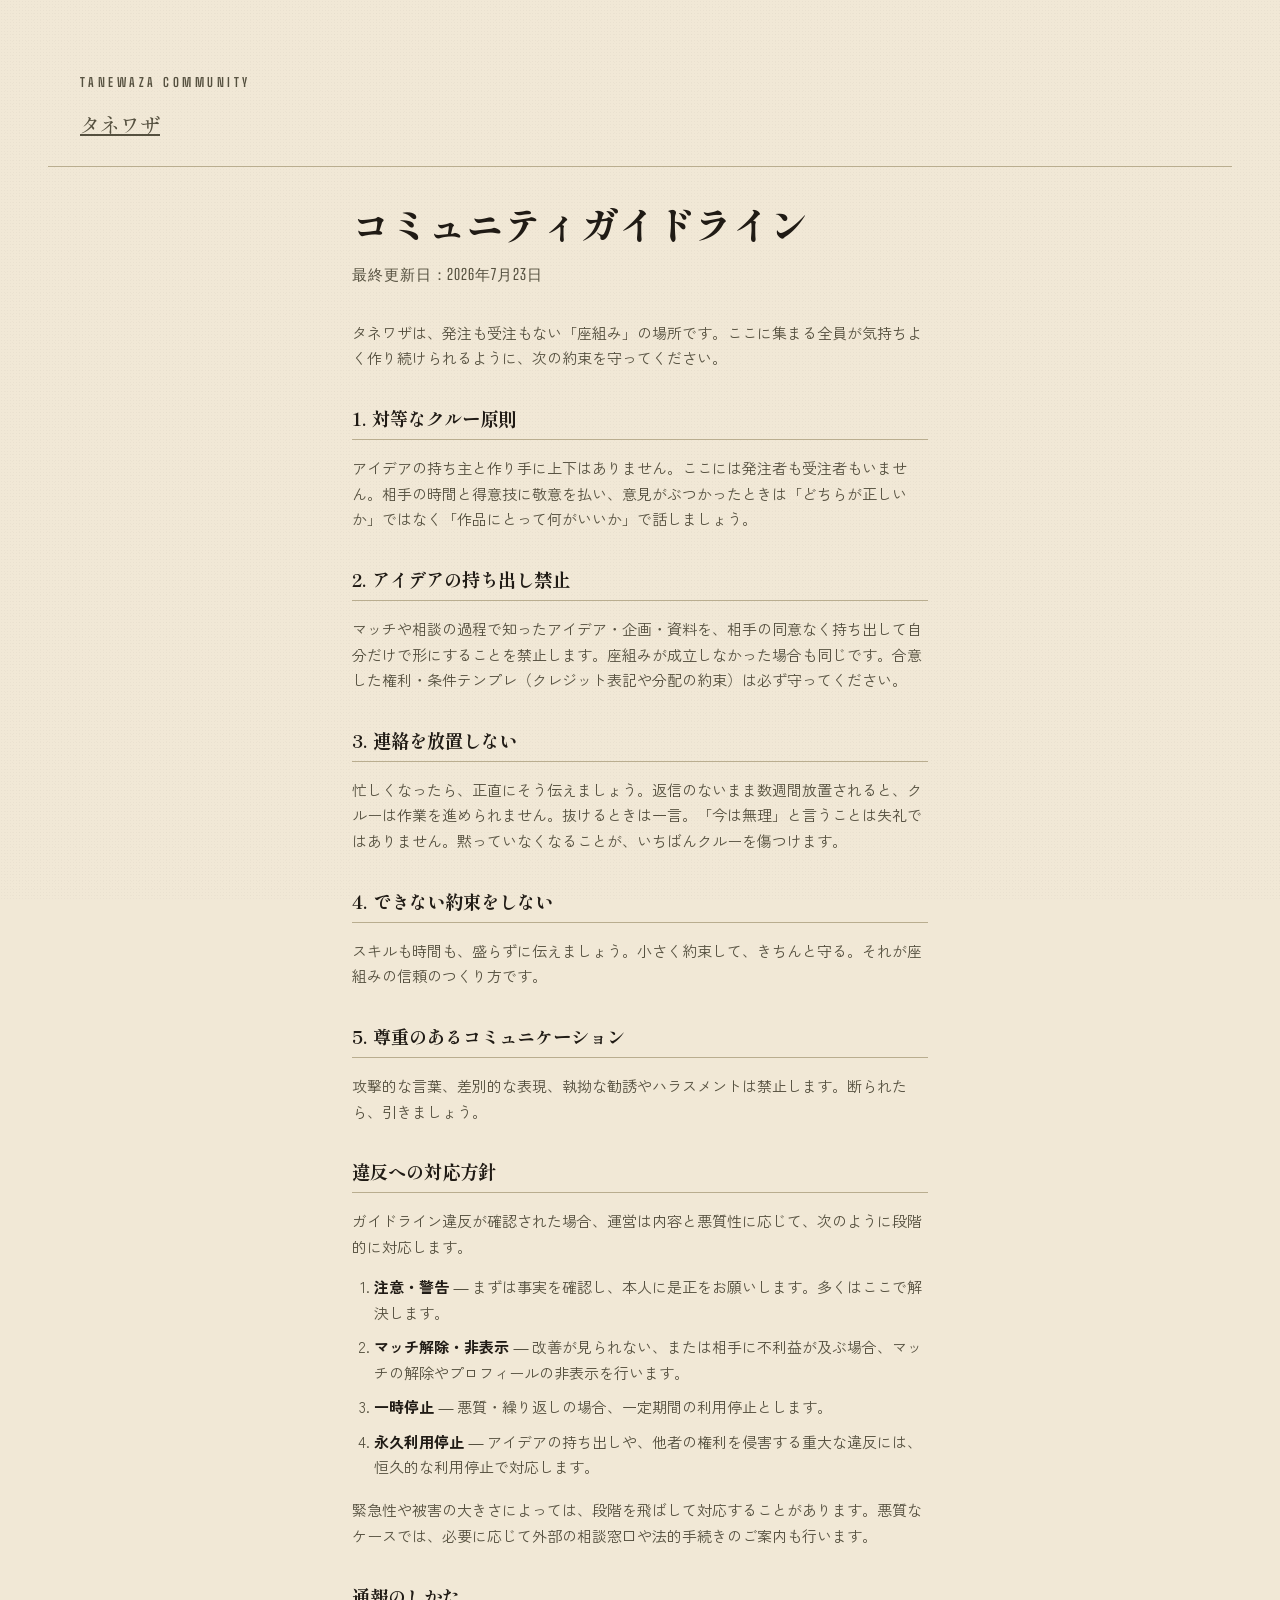
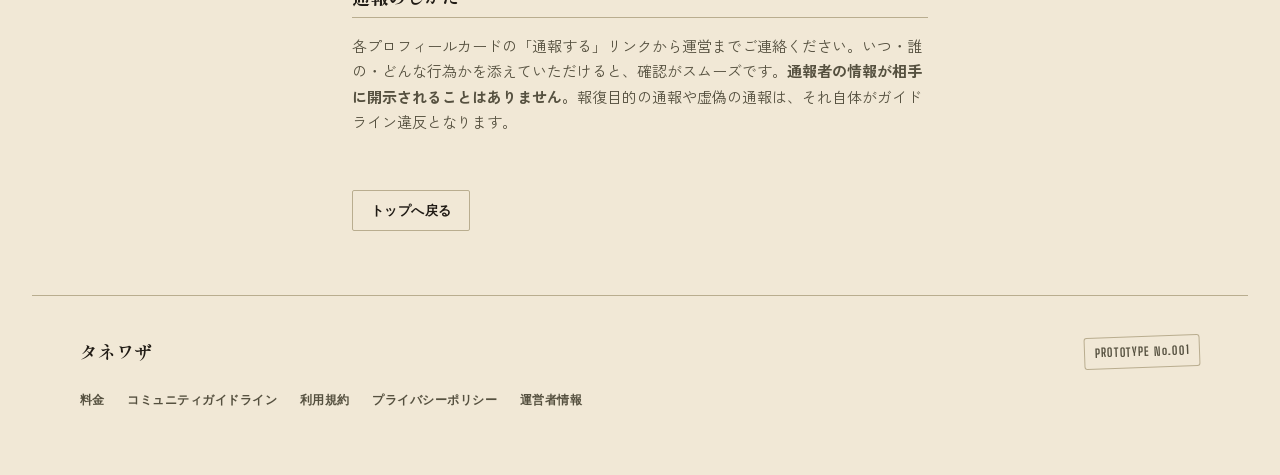
==== commit e916cdf7: "信頼まわりのFAQ・ガイドライン拡充とAI企画支援の予告を追加 - トップにFAQ（Q&Aアコーディオン）を追加。筆頭「アイデアを盗まれ   ませんか？」に正直に回答＋お金/離脱/実績のQも - トッ" ====
--- a/guidelines.html
+++ b/guidelines.html
@@ -4,6 +4,7 @@
 <meta charset="UTF-8">
 <meta name="viewport" content="width=device-width, initial-scale=1.0">
 <title>コミュニティガイドライン ― タネワザ</title>
+<meta name="description" content="タネワザのコミュニティガイドライン。対等なクルー原則、アイデアの持ち出し禁止、連絡を放置しないなど、気持ちよく座組みを組むための約束。">
 <link rel="icon" type="image/png" sizes="32x32" href="/public/favicon-32.png">
 <link rel="icon" type="image/png" sizes="512x512" href="/public/favicon.png">
 <link rel="apple-touch-icon" href="/public/apple-touch-icon.png">
@@ -27,7 +28,7 @@
 
 <main class="doc">
   <h1>コミュニティガイドライン</h1>
-  <p class="doc__updated">最終更新日：2026年7月19日</p>
+  <p class="doc__updated">最終更新日：2026年7月23日</p>
 
   <p>タネワザは、発注も受注もない「座組み」の場所です。ここに集まる全員が気持ちよく作り続けられるように、次の約束を守ってください。</p>
 
@@ -46,8 +47,18 @@
   <h2>5. 尊重のあるコミュニケーション</h2>
   <p>攻撃的な言葉、差別的な表現、執拗な勧誘やハラスメントは禁止します。断られたら、引きましょう。</p>
 
-  <h2>違反を見つけたら</h2>
-  <p>各プロフィールカードの「通報する」リンクから運営までご連絡ください。内容を確認のうえ、注意・マッチ解除・利用停止などの対応を行います。通報者の情報は相手に開示されません。</p>
+  <h2>違反への対応方針</h2>
+  <p>ガイドライン違反が確認された場合、運営は内容と悪質性に応じて、次のように段階的に対応します。</p>
+  <ol>
+    <li><b>注意・警告</b> ― まずは事実を確認し、本人に是正をお願いします。多くはここで解決します。</li>
+    <li><b>マッチ解除・非表示</b> ― 改善が見られない、または相手に不利益が及ぶ場合、マッチの解除やプロフィールの非表示を行います。</li>
+    <li><b>一時停止</b> ― 悪質・繰り返しの場合、一定期間の利用停止とします。</li>
+    <li><b>永久利用停止</b> ― アイデアの持ち出しや、他者の権利を侵害する重大な違反には、恒久的な利用停止で対応します。</li>
+  </ol>
+  <p>緊急性や被害の大きさによっては、段階を飛ばして対応することがあります。悪質なケースでは、必要に応じて外部の相談窓口や法的手続きのご案内も行います。</p>
+
+  <h2>通報のしかた</h2>
+  <p>各プロフィールカードの「通報する」リンクから運営までご連絡ください。いつ・誰の・どんな行為かを添えていただけると、確認がスムーズです。<b>通報者の情報が相手に開示されることはありません。</b>報復目的の通報や虚偽の通報は、それ自体がガイドライン違反となります。</p>
 
   <a class="doc__back" href="index.html">トップへ戻る</a>
 </main>
--- a/style.css
+++ b/style.css
@@ -1427,6 +1427,16 @@
   background: var(--paper);
   color: var(--ink);
   resize: vertical;
+}
+
+/* ハニーポット ― 人間には見えず、ボットだけが入力する */
+.partners__gotcha{
+  position: absolute;
+  left: -9999px;
+  width: 1px;
+  height: 1px;
+  opacity: 0;
+  pointer-events: none;
 }
 
 .partners__submit{
@@ -1583,6 +1593,164 @@
 .site-footer__links a:hover{ color: var(--ink); border-bottom-color: var(--ink); }
 
 /* ==================================================================
+   AI teaser ― coming soon feature announcement
+================================================================== */
+.ai-teaser{
+  position: relative;
+  z-index: 1;
+  max-width: 52rem;
+  margin: 0 auto;
+  padding: 0 clamp(1rem, 4vw, 3rem);
+  text-align: center;
+}
+
+.ai-teaser__ribbon{
+  display: inline-block;
+  font-family: var(--font-utility);
+  font-weight: 700;
+  font-size: .7rem;
+  letter-spacing: .18em;
+  color: var(--eng);
+  border: 1px solid var(--eng);
+  padding: .15rem .6rem;
+  border-radius: 2px;
+  transform: rotate(-2deg);
+  margin: 0 0 1rem;
+}
+
+.ai-teaser__headline{
+  font-family: var(--font-display);
+  font-weight: 800;
+  font-size: clamp(1.8rem, 5vw, 3rem);
+  line-height: 1.35;
+  margin: 0 0 1.1rem;
+}
+
+.ai-teaser__lead{
+  max-width: 38rem;
+  margin: 0 auto 1.8rem;
+  color: var(--ink-soft);
+  font-size: clamp(.98rem, 1.6vw, 1.1rem);
+}
+
+.ai-teaser__list{
+  list-style: none;
+  margin: 0 auto 1.6rem;
+  padding: 0;
+  display: grid;
+  grid-template-columns: repeat(4, 1fr);
+  gap: .8rem;
+  max-width: 44rem;
+  counter-reset: none;
+}
+.ai-teaser__list li{
+  border: 1px solid var(--line);
+  background: var(--paper-card);
+  padding: .9rem .6rem;
+  display: flex;
+  flex-direction: column;
+  align-items: center;
+  gap: .4rem;
+  font-size: .86rem;
+  font-weight: 700;
+  color: var(--ink);
+}
+.ai-teaser__num{
+  font-family: var(--font-utility);
+  font-weight: 700;
+  font-size: 1.1rem;
+  color: var(--eng);
+  letter-spacing: .04em;
+}
+@media (max-width: 620px){
+  .ai-teaser__list{ grid-template-columns: repeat(2, 1fr); }
+}
+
+.ai-teaser__note{
+  max-width: 40rem;
+  margin: 0 auto;
+  font-size: .82rem;
+  color: var(--ink-soft);
+  border: 1px dashed var(--line);
+  border-radius: 3px;
+  padding: .7rem 1rem;
+}
+
+/* ==================================================================
+   FAQ ― reader questions (accordion)
+================================================================== */
+.faq{
+  position: relative;
+  z-index: 1;
+  max-width: 48rem;
+  margin: 0 auto;
+  padding: 0 clamp(1rem, 4vw, 3rem);
+}
+.faq__head{ color: var(--idea); }
+
+.faq__list{
+  border-top: 1px solid var(--line);
+}
+
+.faq__item{
+  border-bottom: 1px solid var(--line);
+}
+
+.faq__q{
+  list-style: none;
+  cursor: pointer;
+  font-family: var(--font-display);
+  font-weight: 700;
+  font-size: clamp(1.02rem, 1.8vw, 1.18rem);
+  color: var(--ink);
+  padding: 1.1rem 2.2rem 1.1rem 0;
+  position: relative;
+}
+.faq__q::-webkit-details-marker{ display: none; }
+.faq__q::after{
+  content: "＋";
+  position: absolute;
+  right: .2rem;
+  top: 1rem;
+  font-family: var(--font-utility);
+  font-weight: 700;
+  color: var(--idea);
+  transition: transform .2s ease;
+}
+.faq__item[open] .faq__q::after{ content: "−"; }
+.faq__q:hover{ color: var(--idea-deep); }
+
+.faq__a{
+  padding: 0 0 1.3rem;
+  color: var(--ink-soft);
+  font-size: .95rem;
+}
+.faq__a p{ margin: 0 0 .8rem; }
+.faq__a p:last-child{ margin-bottom: 0; }
+.faq__a strong{ color: var(--ink); font-weight: 700; }
+.faq__a ul{
+  margin: 0 0 .8rem;
+  padding-left: 1.1rem;
+}
+.faq__a li{ margin-bottom: .5rem; }
+.faq__a li b{ color: var(--ink); }
+
+.faq__more a{
+  font-family: var(--font-utility);
+  font-weight: 700;
+  font-size: .82rem;
+  letter-spacing: .03em;
+  color: var(--idea-deep);
+  text-decoration: none;
+  border-bottom: 1px solid transparent;
+}
+.faq__more a:hover{ border-bottom-color: var(--idea-deep); }
+
+@media (prefers-reduced-motion: reduce){
+  .faq__q::after{ transition: none; }
+}
+
+/* ==================================================================
    document pages (terms / privacy / operator)
 ================================================================== */
 .doc{
@@ -1617,6 +1785,12 @@
   font-size: .94rem;
   color: var(--ink-soft);
 }
+.doc ol, .doc ul{
+  margin: 0 0 1.1rem;
+  padding-left: 1.4rem;
+}
+.doc li{ margin-bottom: .55rem; }
+.doc li b{ color: var(--ink); }
 .doc__placeholder{
   border: 1px dashed var(--line);
   border-radius: 3px;
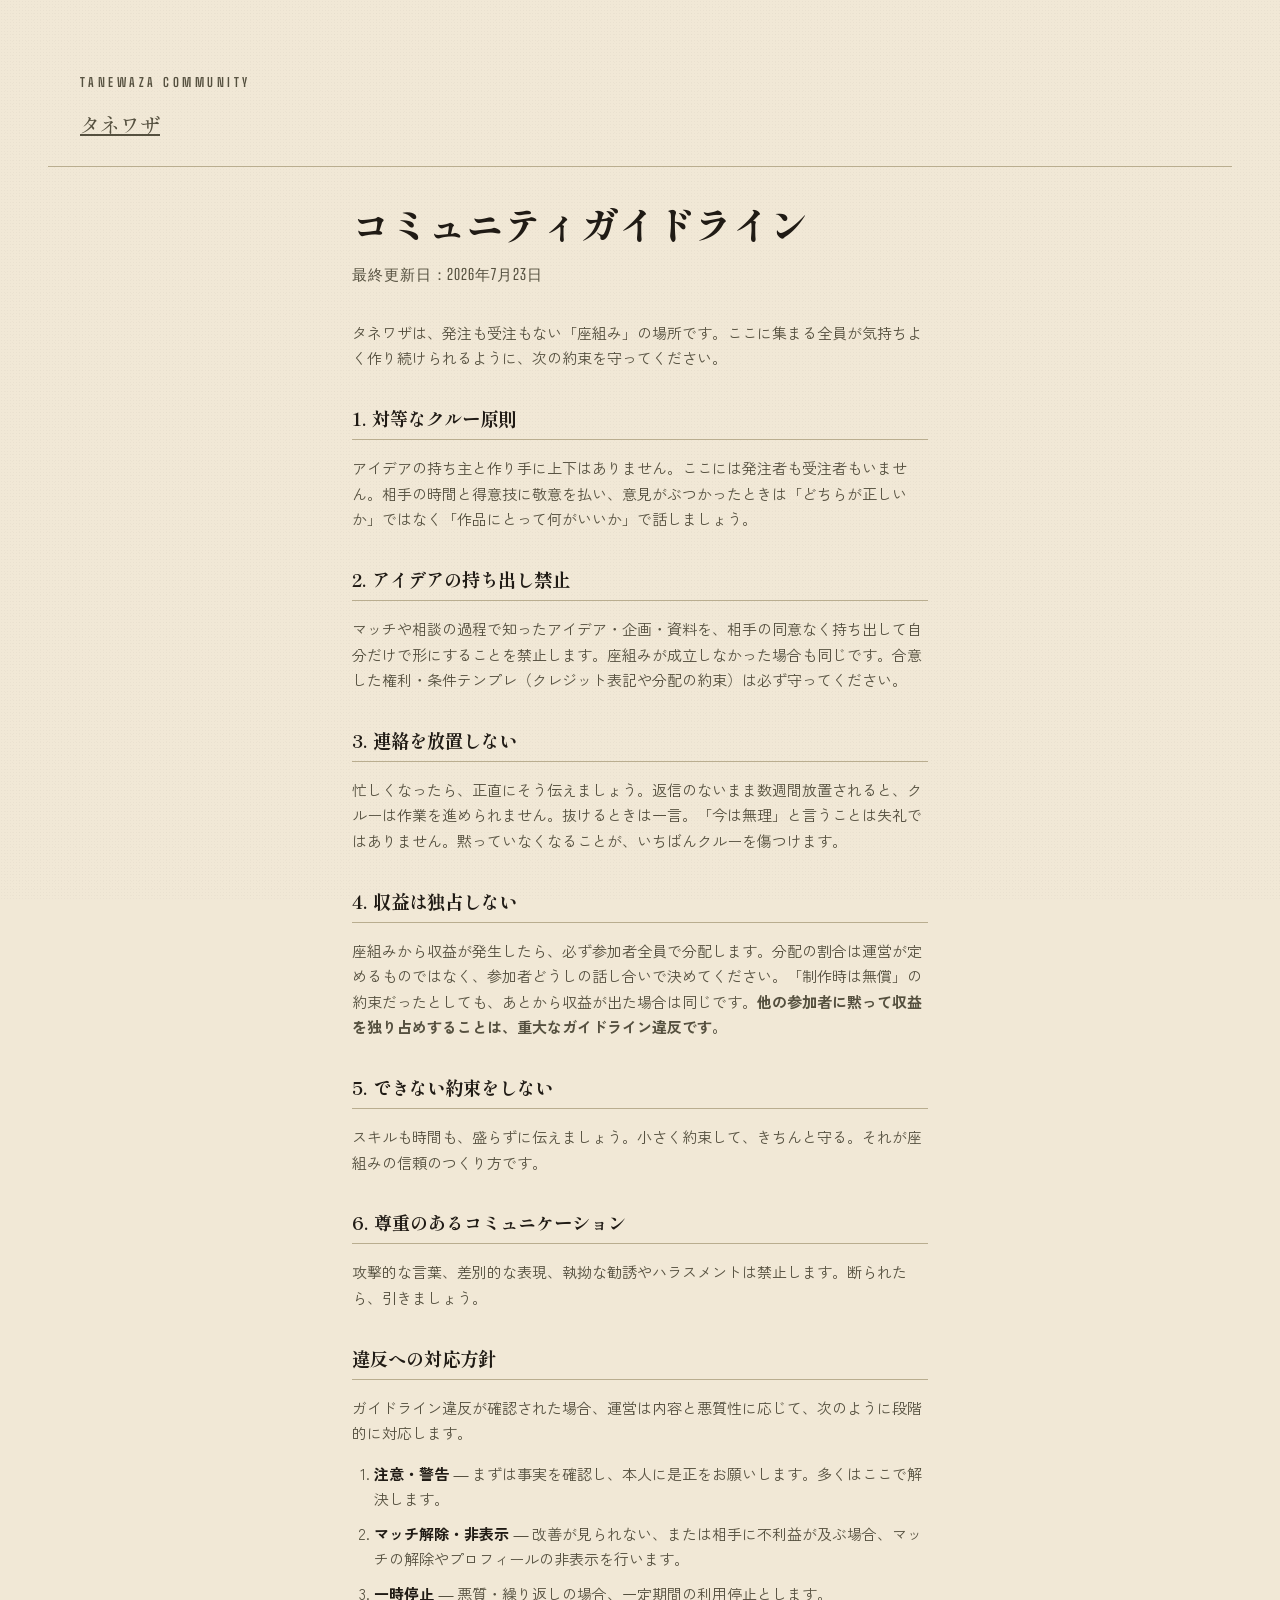
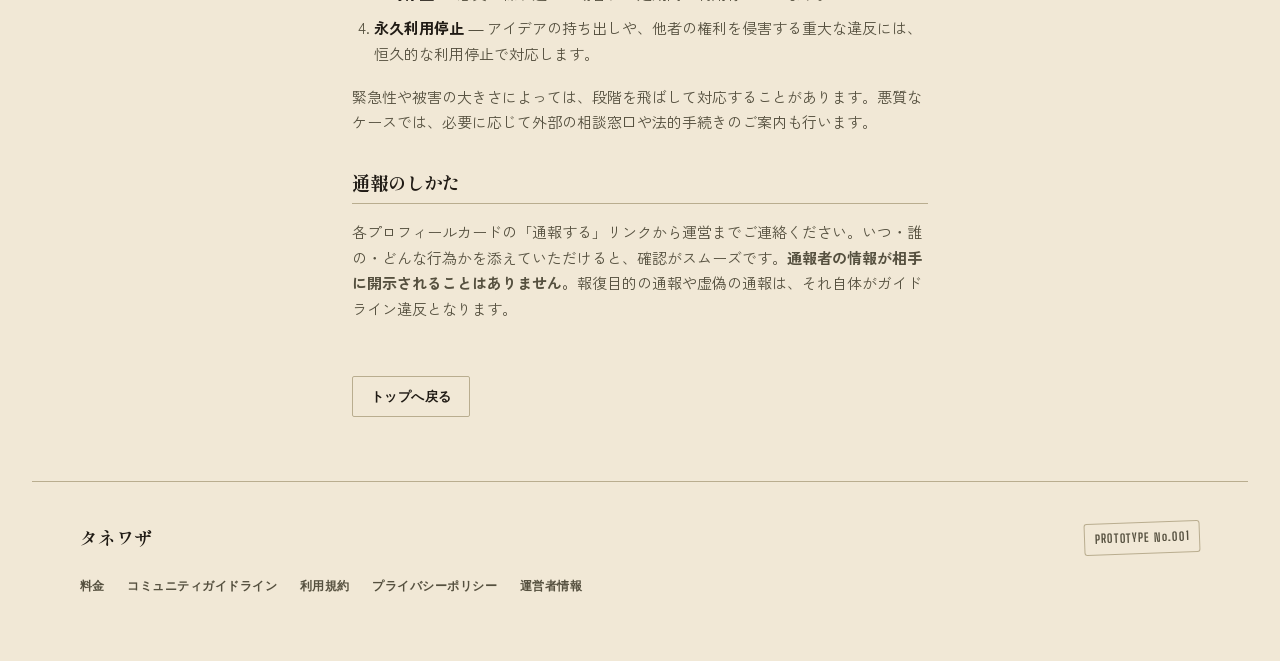
==== commit 6c242d52: "権利テンプレに収益分配の共通原則を追加 - 収益発生時は参加者全員で分配・割合は話し合いで決める、を全テンプレ   共通の前提としてテンプレ選択モーダル上部に明示 - 各テンプレ説明を収益分配の観点で" ====
--- a/guidelines.html
+++ b/guidelines.html
@@ -41,10 +41,13 @@
   <h2>3. 連絡を放置しない</h2>
   <p>忙しくなったら、正直にそう伝えましょう。返信のないまま数週間放置されると、クルーは作業を進められません。抜けるときは一言。「今は無理」と言うことは失礼ではありません。黙っていなくなることが、いちばんクルーを傷つけます。</p>
 
-  <h2>4. できない約束をしない</h2>
+  <h2>4. 収益は独占しない</h2>
+  <p>座組みから収益が発生したら、必ず参加者全員で分配します。分配の割合は運営が定めるものではなく、参加者どうしの話し合いで決めてください。「制作時は無償」の約束だったとしても、あとから収益が出た場合は同じです。<b>他の参加者に黙って収益を独り占めすることは、重大なガイドライン違反です。</b></p>
+
+  <h2>5. できない約束をしない</h2>
   <p>スキルも時間も、盛らずに伝えましょう。小さく約束して、きちんと守る。それが座組みの信頼のつくり方です。</p>
 
-  <h2>5. 尊重のあるコミュニケーション</h2>
+  <h2>6. 尊重のあるコミュニケーション</h2>
   <p>攻撃的な言葉、差別的な表現、執拗な勧誘やハラスメントは禁止します。断られたら、引きましょう。</p>
 
   <h2>違反への対応方針</h2>
--- a/style.css
+++ b/style.css
@@ -325,6 +325,13 @@
 /* ==================================================================
    board / columns
 ================================================================== */
+/* 長い語（URL・英字の長いタグ等）でも枠を割らない保険 */
+.card__catch, .card__code, .card__name, .card__tags li,
+.role-chip, .card__role-badge, .column__note{
+  overflow-wrap: anywhere;
+  word-break: normal;
+}
+
 .board{
   position: relative;
   z-index: 1;
@@ -408,11 +415,17 @@
   .role-filter__btn{ flex: none; white-space: nowrap; }
 }
 
+/* グリッド/フレックスの子は min-width:auto だと中身の最小幅で潰れず
+   トラックを押し広げる。0 を明示して狭い画面でも確実に収める */
+.column{ min-width: 0; }
+
 .cards{
   display: grid;
   grid-template-columns: 1fr;
   gap: 1.7rem;
-}
+  min-width: 0;
+}
+.cards > .card{ min-width: 0; }
 @media (min-width: 640px){
   .cards{ grid-template-columns: repeat(2, 1fr); }
 }
@@ -1495,6 +1508,16 @@
   font-weight: 700;
   font-size: 1.1rem;
   margin: 0 0 .3rem;
+}
+.tpl-panel__principle{
+  font-size: .82rem;
+  line-height: 1.65;
+  color: var(--ink);
+  background: var(--idea-tint);
+  border: 1px solid var(--idea);
+  border-radius: 3px;
+  padding: .7rem .85rem;
+  margin: 0 0 .9rem;
 }
 .tpl-panel__sub{
   font-size: .84rem;
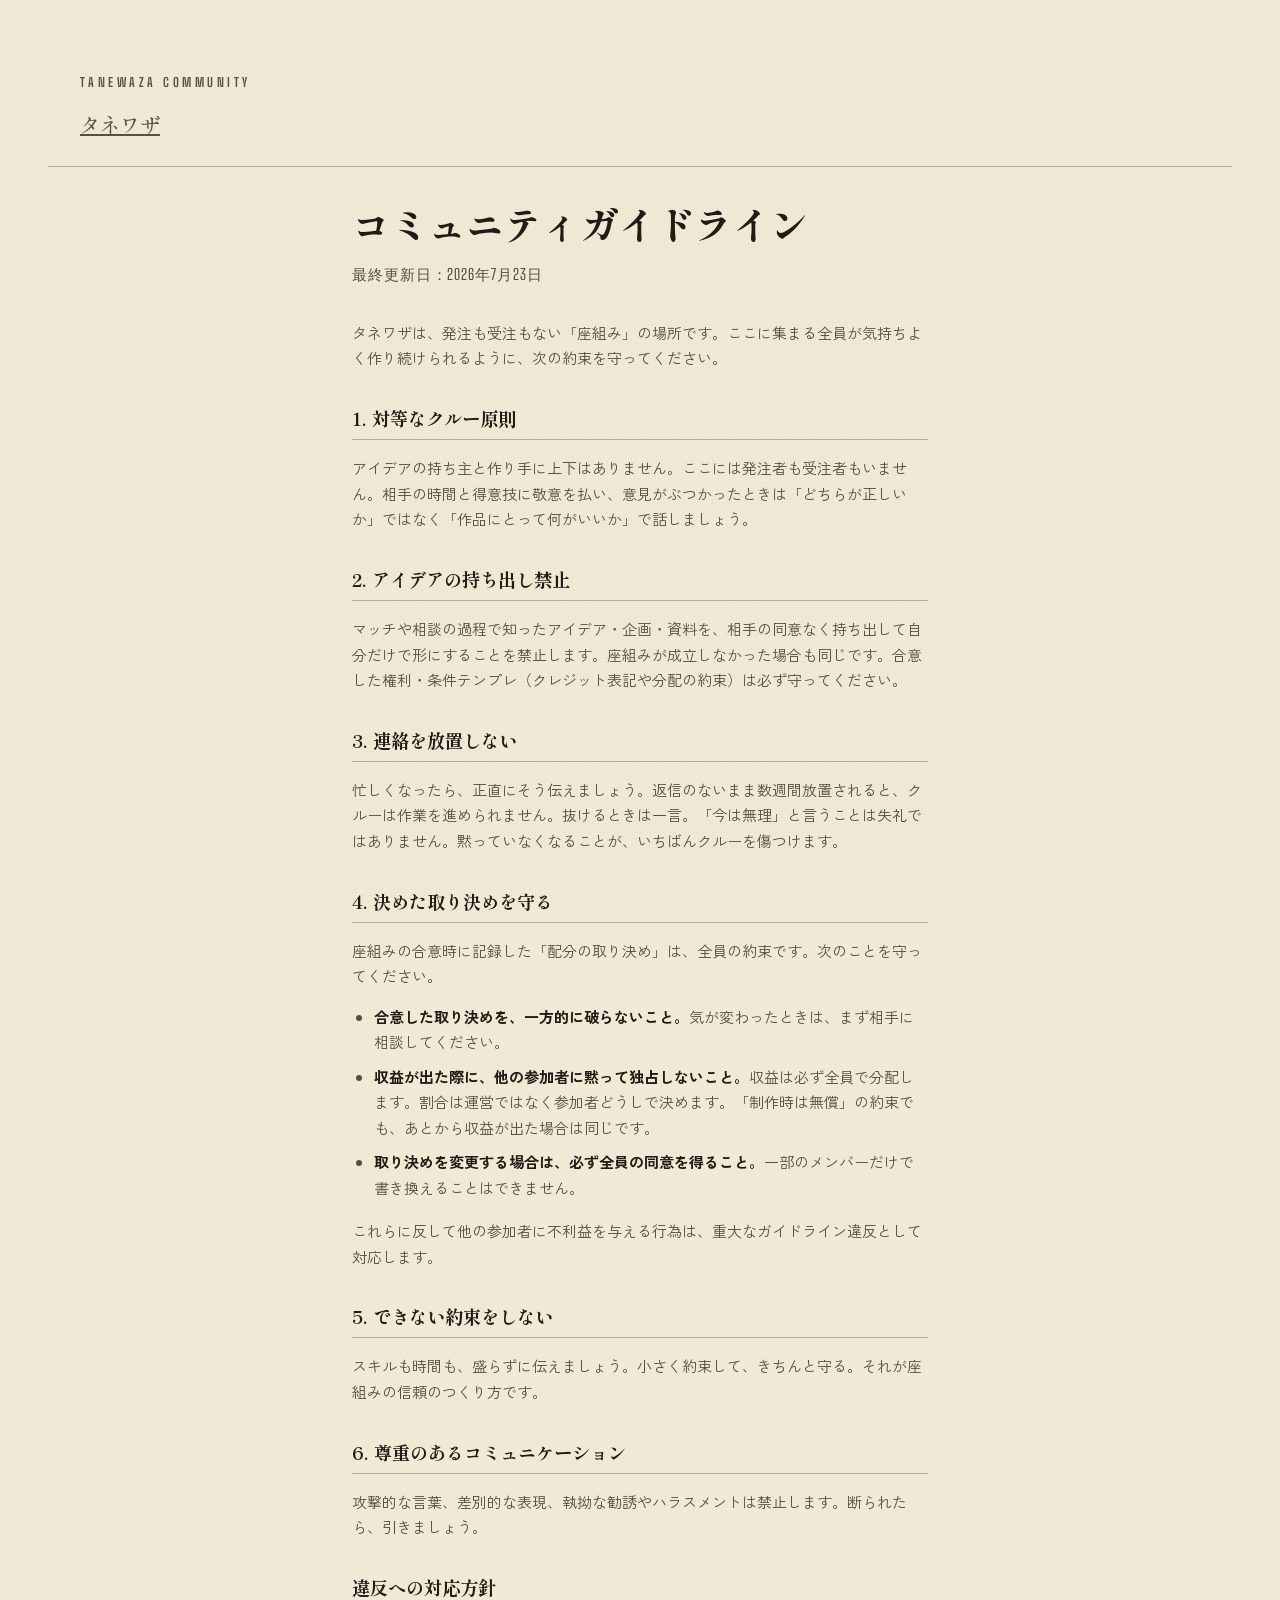
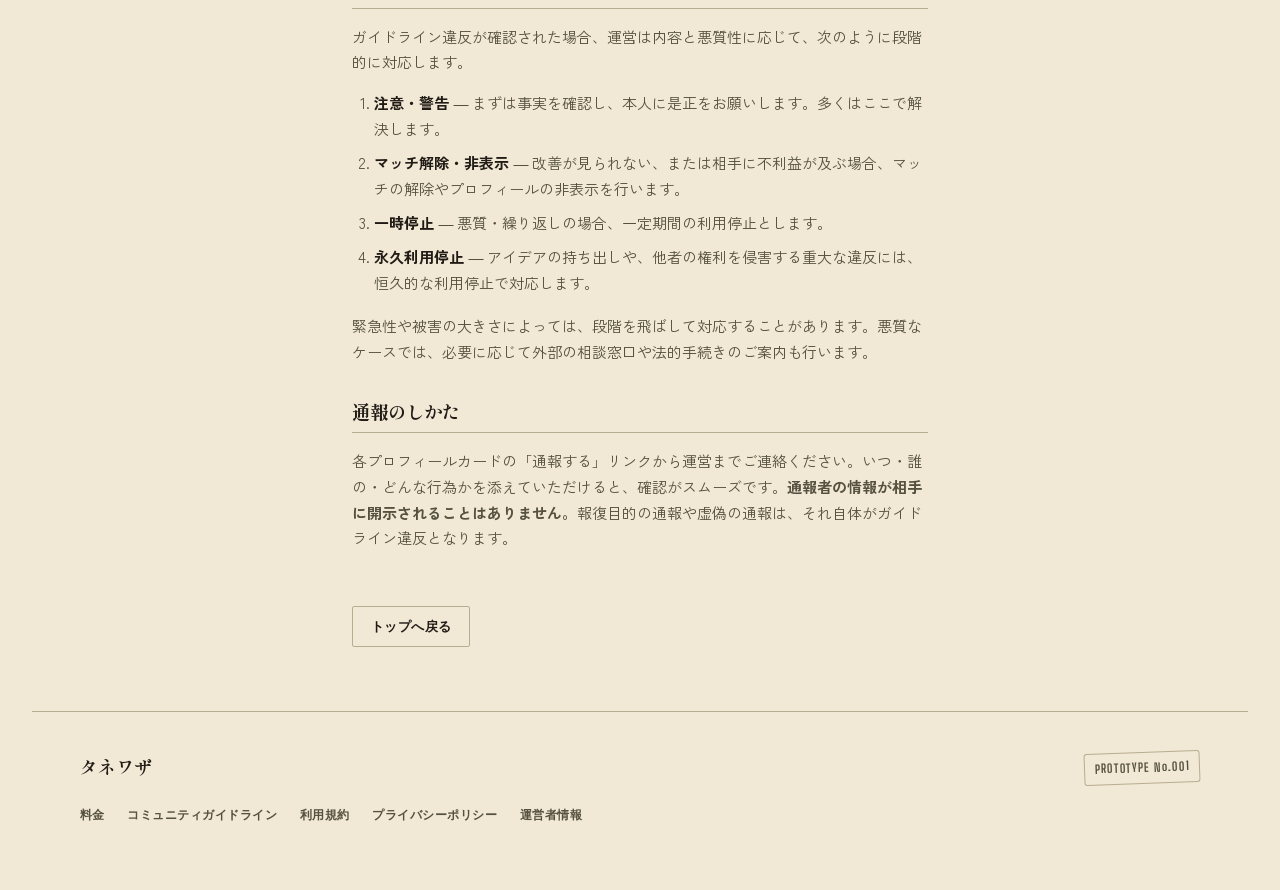
==== commit 8e64a8e6: "権利・条件テンプレを「後から揉めない」設計に刷新 - 共通原則を更新（決めてここに記録する） - 合意フローに配分の取り決めステップを追加：収益分配の方法/具体的な   取り決め(必須)/離脱時の扱い" ====
--- a/guidelines.html
+++ b/guidelines.html
@@ -41,8 +41,14 @@
   <h2>3. 連絡を放置しない</h2>
   <p>忙しくなったら、正直にそう伝えましょう。返信のないまま数週間放置されると、クルーは作業を進められません。抜けるときは一言。「今は無理」と言うことは失礼ではありません。黙っていなくなることが、いちばんクルーを傷つけます。</p>
 
-  <h2>4. 収益は独占しない</h2>
-  <p>座組みから収益が発生したら、必ず参加者全員で分配します。分配の割合は運営が定めるものではなく、参加者どうしの話し合いで決めてください。「制作時は無償」の約束だったとしても、あとから収益が出た場合は同じです。<b>他の参加者に黙って収益を独り占めすることは、重大なガイドライン違反です。</b></p>
+  <h2>4. 決めた取り決めを守る</h2>
+  <p>座組みの合意時に記録した「配分の取り決め」は、全員の約束です。次のことを守ってください。</p>
+  <ul>
+    <li><b>合意した取り決めを、一方的に破らないこと。</b>気が変わったときは、まず相手に相談してください。</li>
+    <li><b>収益が出た際に、他の参加者に黙って独占しないこと。</b>収益は必ず全員で分配します。割合は運営ではなく参加者どうしで決めます。「制作時は無償」の約束でも、あとから収益が出た場合は同じです。</li>
+    <li><b>取り決めを変更する場合は、必ず全員の同意を得ること。</b>一部のメンバーだけで書き換えることはできません。</li>
+  </ul>
+  <p>これらに反して他の参加者に不利益を与える行為は、重大なガイドライン違反として対応します。</p>
 
   <h2>5. できない約束をしない</h2>
   <p>スキルも時間も、盛らずに伝えましょう。小さく約束して、きちんと守る。それが座組みの信頼のつくり方です。</p>
--- a/style.css
+++ b/style.css
@@ -1084,11 +1084,16 @@
 
 .match-row{
   display: flex;
+  flex-direction: column;
+  gap: .7rem;
+  border: 1px solid var(--line);
+  background: var(--paper-card);
+  padding: .9rem 1rem;
+}
+.match-row__head{
+  display: flex;
   align-items: center;
   gap: .8rem;
-  border: 1px solid var(--line);
-  background: var(--paper-card);
-  padding: .8rem 1rem;
 }
 .match-row__icon{
   flex: none;
@@ -1102,17 +1107,46 @@
 }
 .match-row__icon svg{ width: 1.2rem; height: 1.2rem; stroke: currentColor; fill: none; }
 
-.match-row__body{ flex: 1; min-width: 0; }
+.match-row__id{ flex: 1; min-width: 0; }
 .match-row__name{
   font-family: var(--font-display);
   font-weight: 700;
   font-size: .96rem;
   margin: 0;
 }
+
+.match-row__terms{
+  margin: 0;
+  padding: .6rem .8rem;
+  border: 1px dashed var(--line);
+  border-radius: 3px;
+  display: grid;
+  gap: .4rem;
+}
+.match-row__terms > div{
+  display: grid;
+  grid-template-columns: 4.5rem 1fr;
+  gap: .5rem;
+  align-items: baseline;
+}
+.match-row__terms dt{
+  font-family: var(--font-utility);
+  font-weight: 700;
+  font-size: .7rem;
+  letter-spacing: .04em;
+  color: var(--match);
+}
+.match-row__terms dd{
+  margin: 0;
+  font-size: .82rem;
+  color: var(--ink);
+  overflow-wrap: anywhere;
+}
+
 .match-row__preview{
   font-size: .78rem;
   color: var(--ink-soft);
-  margin: .15rem 0 0;
+  margin: 0;
   white-space: nowrap;
   overflow: hidden;
   text-overflow: ellipsis;
@@ -1495,6 +1529,8 @@
 .tpl-panel{
   position: relative;
   width: min(24rem, 100%);
+  max-height: 88vh;
+  overflow-y: auto;
   background: var(--paper-card);
   color: var(--ink);
   border: 1px solid var(--line);
@@ -1502,6 +1538,74 @@
   animation: panelIn .25s ease-out;
 }
 @media (prefers-reduced-motion: reduce){ .tpl-panel{ animation: none; } }
+
+.tpl-panel__step{
+  font-family: var(--font-utility);
+  font-weight: 700;
+  font-size: .78rem;
+  letter-spacing: .06em;
+  color: var(--ink-soft);
+  margin: 1.2rem 0 .6rem;
+}
+.tpl-panel__list + .arrange .tpl-panel__step:first-child{ margin-top: 0; }
+
+.tpl-panel__note{
+  font-size: .76rem;
+  line-height: 1.6;
+  color: var(--ink-soft);
+  border: 1px dashed var(--line);
+  border-radius: 3px;
+  padding: .65rem .8rem;
+  margin: 1.1rem 0 0;
+}
+
+/* 配分の取り決めフォーム */
+.arrange{ margin-top: .4rem; }
+.arrange[hidden]{ display: none; }
+
+.arrange__group{
+  border: none;
+  margin: 0 0 1rem;
+  padding: 0;
+}
+.arrange__legend{
+  display: block;
+  font-weight: 700;
+  font-size: .86rem;
+  color: var(--ink);
+  margin: 0 0 .5rem;
+  padding: 0;
+}
+.arrange__radio{
+  display: flex;
+  align-items: flex-start;
+  gap: .5rem;
+  font-size: .84rem;
+  color: var(--ink);
+  padding: .3rem 0;
+  cursor: pointer;
+}
+.arrange__radio input{
+  margin: .15rem 0 0;
+  accent-color: var(--match);
+  flex: none;
+}
+.arrange__text,
+.arrange__other{
+  width: 100%;
+  font-family: var(--font-body);
+  font-size: .86rem;
+  color: var(--ink);
+  background: var(--paper);
+  border: 1px solid var(--line);
+  border-radius: 3px;
+  padding: .5rem .6rem;
+  margin-top: .4rem;
+  resize: vertical;
+}
+.arrange__other[hidden]{ display: none; }
+.arrange__text:focus,
+.arrange__other:focus{ outline: 2px solid var(--match); outline-offset: 1px; }
 
 .tpl-panel__title{
   font-family: var(--font-display);
